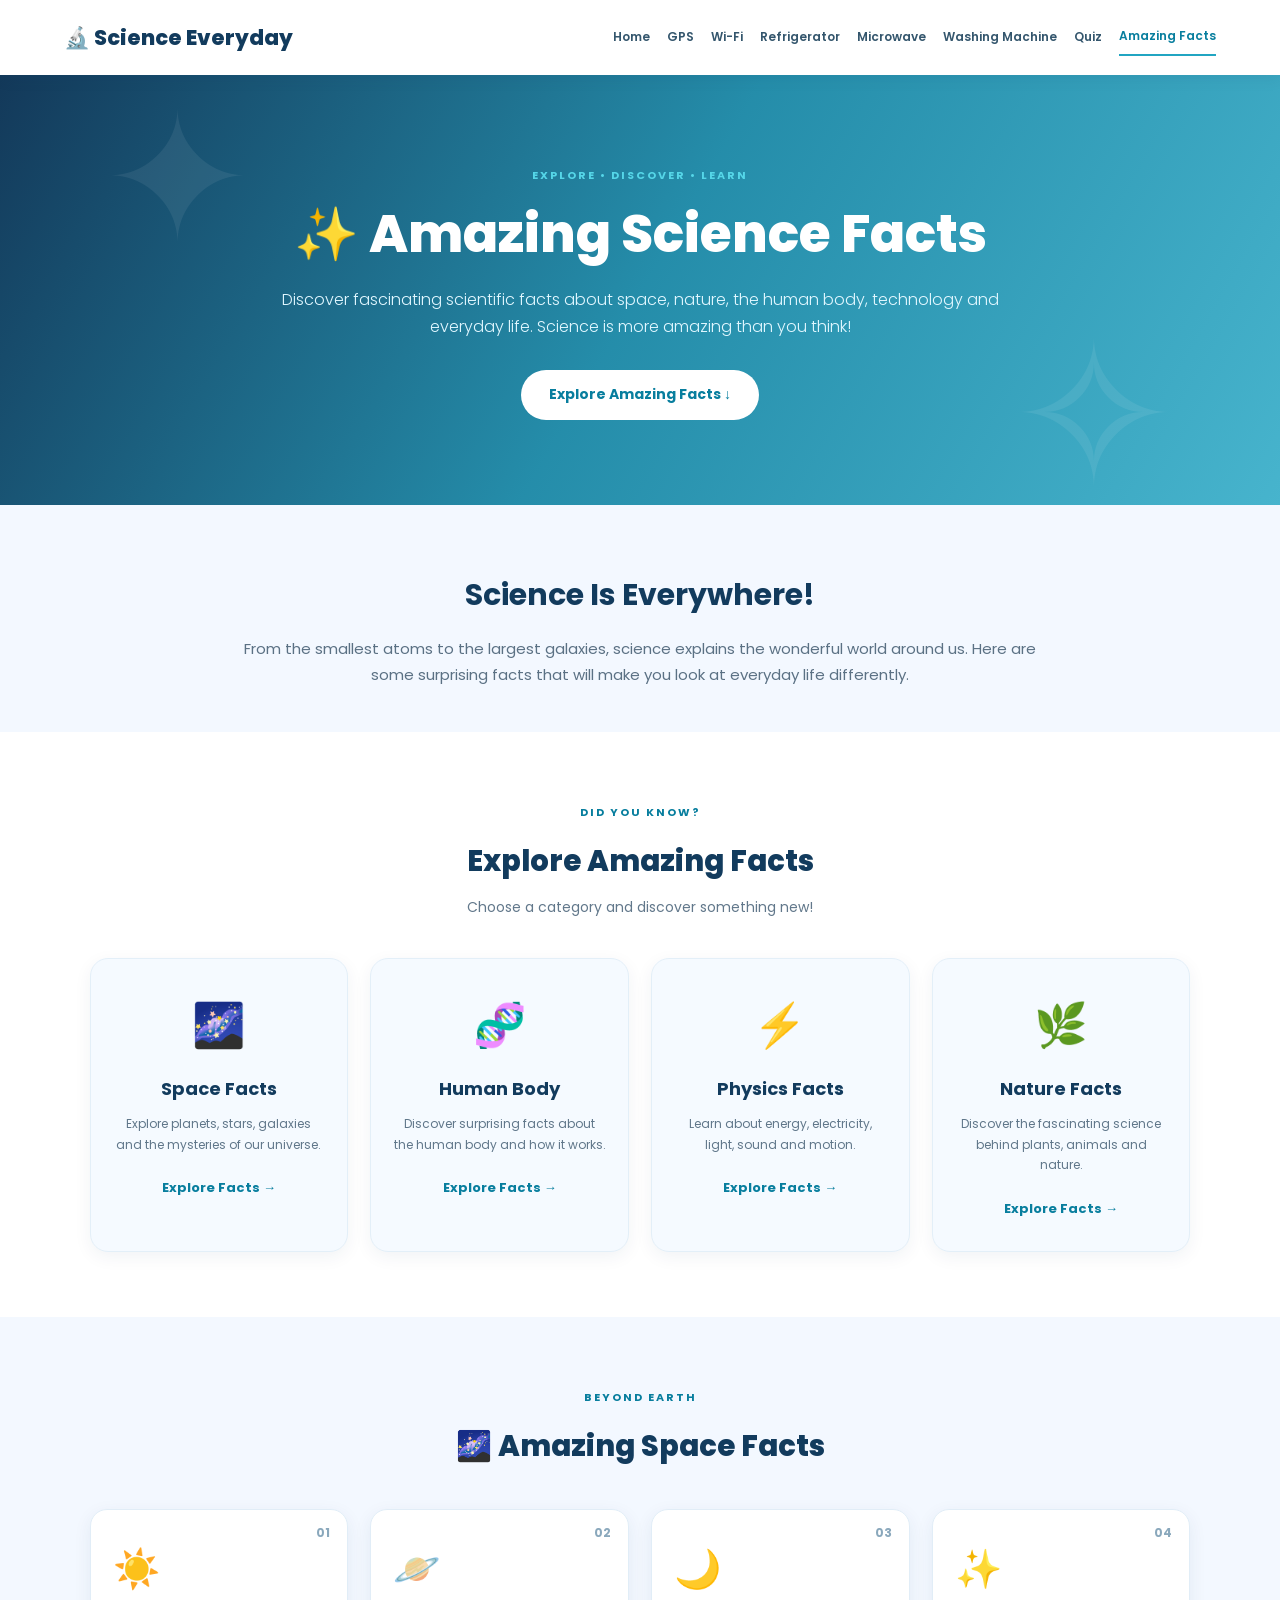
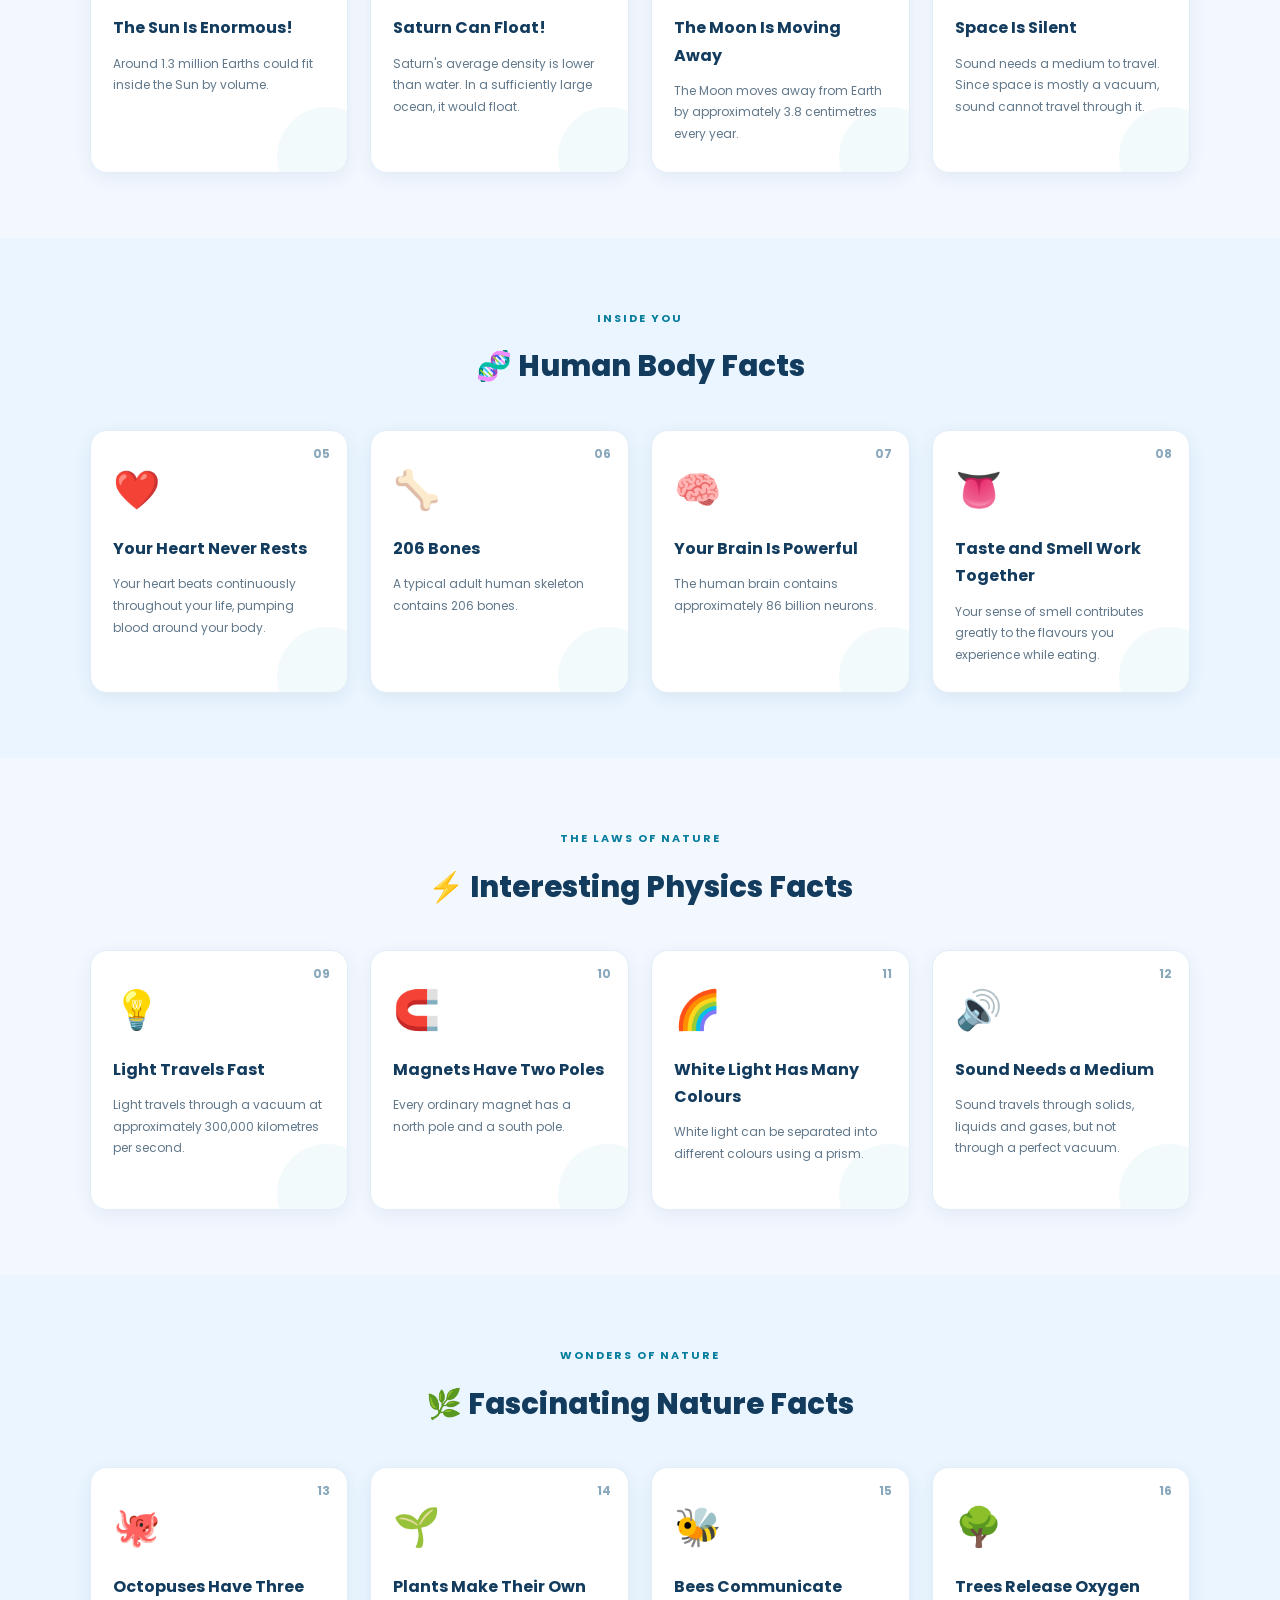
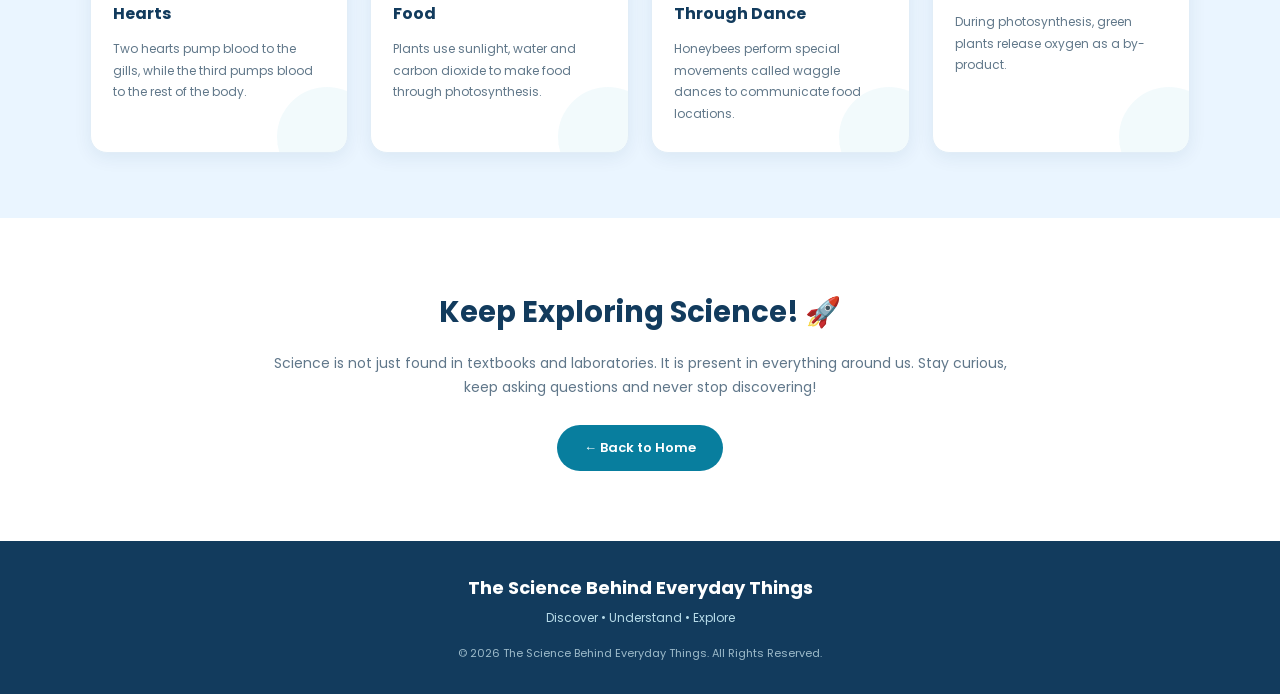
==== amazing-facts.html @ 3e7c2645 "Updated" ====
<!DOCTYPE html>
<html lang="en">
<head>
    <meta charset="UTF-8">
    <meta name="viewport" content="width=device-width, initial-scale=1.0">

    <title>Amazing Science Facts | The Science Behind Everyday Things</title>

    <!-- Google Font -->
    <link rel="preconnect" href="https://fonts.googleapis.com">
    <link rel="preconnect" href="https://fonts.gstatic.com" crossorigin>
    <link href="https://fonts.googleapis.com/css2?family=Poppins:wght@300;400;500;600;700;800&display=swap" rel="stylesheet">

    <!-- External CSS -->
    <link rel="stylesheet" href="facts.css">
</head>

<body>

    <!-- Navigation Bar -->
    <nav class="navbar">
        <div class="logo">🔬 Science Everyday</div>

        <ul class="nav-links">
            <li><a href="index.html">Home</a></li>
            <li><a href="gps.html">GPS</a></li>
            <li><a href="wifi.html">Wi-Fi</a></li>
            <li><a href="fridge.html">Refrigerator</a></li>
            <li><a href="microwave.html">Microwave</a></li>
            <li><a href="washing-machine.html">Washing Machine</a></li>
            <li><a href="quiz.html">Quiz</a></li>
            <li><a href="amazing-facts.html" class="active">Amazing Facts</a></li>
        </ul>
    </nav>


    <!-- Hero Section -->
    <header class="hero">
        <div class="hero-content">
            <span class="hero-tag">EXPLORE • DISCOVER • LEARN</span>

            <h1>✨ Amazing Science Facts</h1>

            <p>
                Discover fascinating scientific facts about space,
                nature, the human body, technology and everyday life.
                Science is more amazing than you think!
            </p>

            <a href="#facts" class="hero-btn">Explore Amazing Facts ↓</a>
        </div>
    </header>


    <!-- Introduction -->
    <section class="intro-section">
        <h2>Science Is Everywhere!</h2>

        <p>
            From the smallest atoms to the largest galaxies,
            science explains the wonderful world around us.
            Here are some surprising facts that will make you
            look at everyday life differently.
        </p>
    </section>


    <!-- Amazing Facts Section -->
    <section class="facts-section" id="facts">

        <div class="section-heading">
            <span class="section-tag">DID YOU KNOW?</span>
            <h2>Explore Amazing Facts</h2>
            <p>Choose a category and discover something new!</p>
        </div>


        <!-- Category Cards -->
        <div class="category-grid">

            <div class="category-card">
                <div class="category-icon">🌌</div>
                <h3>Space Facts</h3>
                <p>
                    Explore planets, stars, galaxies and the mysteries
                    of our universe.
                </p>
                <a href="#space-facts">Explore Facts →</a>
            </div>


            <div class="category-card">
                <div class="category-icon">🧬</div>
                <h3>Human Body</h3>
                <p>
                    Discover surprising facts about the human body
                    and how it works.
                </p>
                <a href="#body-facts">Explore Facts →</a>
            </div>


            <div class="category-card">
                <div class="category-icon">⚡</div>
                <h3>Physics Facts</h3>
                <p>
                    Learn about energy, electricity, light, sound
                    and motion.
                </p>
                <a href="#physics-facts">Explore Facts →</a>
            </div>


            <div class="category-card">
                <div class="category-icon">🌿</div>
                <h3>Nature Facts</h3>
                <p>
                    Discover the fascinating science behind plants,
                    animals and nature.
                </p>
                <a href="#nature-facts">Explore Facts →</a>
            </div>

        </div>
    </section>


    <!-- Space Facts -->
    <section class="fact-category" id="space-facts">

        <div class="section-heading">
            <span class="section-tag">BEYOND EARTH</span>
            <h2>🌌 Amazing Space Facts</h2>
        </div>

        <div class="fact-grid">

            <div class="fact-card">
                <div class="fact-number">01</div>
                <div class="fact-icon">☀️</div>
                <h3>The Sun Is Enormous!</h3>
                <p>
                    Around 1.3 million Earths could fit inside the Sun
                    by volume.
                </p>
            </div>


            <div class="fact-card">
                <div class="fact-number">02</div>
                <div class="fact-icon">🪐</div>
                <h3>Saturn Can Float!</h3>
                <p>
                    Saturn's average density is lower than water.
                    In a sufficiently large ocean, it would float.
                </p>
            </div>


            <div class="fact-card">
                <div class="fact-number">03</div>
                <div class="fact-icon">🌙</div>
                <h3>The Moon Is Moving Away</h3>
                <p>
                    The Moon moves away from Earth by approximately
                    3.8 centimetres every year.
                </p>
            </div>


            <div class="fact-card">
                <div class="fact-number">04</div>
                <div class="fact-icon">✨</div>
                <h3>Space Is Silent</h3>
                <p>
                    Sound needs a medium to travel. Since space is
                    mostly a vacuum, sound cannot travel through it.
                </p>
            </div>

        </div>
    </section>


    <!-- Human Body Facts -->
    <section class="fact-category alternate-section" id="body-facts">

        <div class="section-heading">
            <span class="section-tag">INSIDE YOU</span>
            <h2>🧬 Human Body Facts</h2>
        </div>

        <div class="fact-grid">

            <div class="fact-card">
                <div class="fact-number">05</div>
                <div class="fact-icon">❤️</div>
                <h3>Your Heart Never Rests</h3>
                <p>
                    Your heart beats continuously throughout your life,
                    pumping blood around your body.
                </p>
            </div>


            <div class="fact-card">
                <div class="fact-number">06</div>
                <div class="fact-icon">🦴</div>
                <h3>206 Bones</h3>
                <p>
                    A typical adult human skeleton contains
                    206 bones.
                </p>
            </div>


            <div class="fact-card">
                <div class="fact-number">07</div>
                <div class="fact-icon">🧠</div>
                <h3>Your Brain Is Powerful</h3>
                <p>
                    The human brain contains approximately
                    86 billion neurons.
                </p>
            </div>


            <div class="fact-card">
                <div class="fact-number">08</div>
                <div class="fact-icon">👅</div>
                <h3>Taste and Smell Work Together</h3>
                <p>
                    Your sense of smell contributes greatly to
                    the flavours you experience while eating.
                </p>
            </div>

        </div>
    </section>


    <!-- Physics Facts -->
    <section class="fact-category" id="physics-facts">

        <div class="section-heading">
            <span class="section-tag">THE LAWS OF NATURE</span>
            <h2>⚡ Interesting Physics Facts</h2>
        </div>

        <div class="fact-grid">

            <div class="fact-card">
                <div class="fact-number">09</div>
                <div class="fact-icon">💡</div>
                <h3>Light Travels Fast</h3>
                <p>
                    Light travels through a vacuum at approximately
                    300,000 kilometres per second.
                </p>
            </div>


            <div class="fact-card">
                <div class="fact-number">10</div>
                <div class="fact-icon">🧲</div>
                <h3>Magnets Have Two Poles</h3>
                <p>
                    Every ordinary magnet has a north pole and
                    a south pole.
                </p>
            </div>


            <div class="fact-card">
                <div class="fact-number">11</div>
                <div class="fact-icon">🌈</div>
                <h3>White Light Has Many Colours</h3>
                <p>
                    White light can be separated into different
                    colours using a prism.
                </p>
            </div>


            <div class="fact-card">
                <div class="fact-number">12</div>
                <div class="fact-icon">🔊</div>
                <h3>Sound Needs a Medium</h3>
                <p>
                    Sound travels through solids, liquids and gases,
                    but not through a perfect vacuum.
                </p>
            </div>

        </div>
    </section>


    <!-- Nature Facts -->
    <section class="fact-category alternate-section" id="nature-facts">

        <div class="section-heading">
            <span class="section-tag">WONDERS OF NATURE</span>
            <h2>🌿 Fascinating Nature Facts</h2>
        </div>

        <div class="fact-grid">

            <div class="fact-card">
                <div class="fact-number">13</div>
                <div class="fact-icon">🐙</div>
                <h3>Octopuses Have Three Hearts</h3>
                <p>
                    Two hearts pump blood to the gills, while
                    the third pumps blood to the rest of the body.
                </p>
            </div>


            <div class="fact-card">
                <div class="fact-number">14</div>
                <div class="fact-icon">🌱</div>
                <h3>Plants Make Their Own Food</h3>
                <p>
                    Plants use sunlight, water and carbon dioxide
                    to make food through photosynthesis.
                </p>
            </div>


            <div class="fact-card">
                <div class="fact-number">15</div>
                <div class="fact-icon">🐝</div>
                <h3>Bees Communicate Through Dance</h3>
                <p>
                    Honeybees perform special movements called
                    waggle dances to communicate food locations.
                </p>
            </div>


            <div class="fact-card">
                <div class="fact-number">16</div>
                <div class="fact-icon">🌳</div>
                <h3>Trees Release Oxygen</h3>
                <p>
                    During photosynthesis, green plants release
                    oxygen as a by-product.
                </p>
            </div>

        </div>
    </section>


   

    <!-- Final Message -->
    <section class="conclusion">
        <h2>Keep Exploring Science! 🚀</h2>

        <p>
            Science is not just found in textbooks and laboratories.
            It is present in everything around us. Stay curious,
            keep asking questions and never stop discovering!
        </p>

        <a href="index.html" class="back-home-btn">
            ← Back to Home
        </a>
    </section>


    <!-- Footer -->
    <footer class="footer">
        <h3>The Science Behind Everyday Things</h3>

        <p>Discover • Understand • Explore</p>

        <p class="copyright">
            © 2026 The Science Behind Everyday Things.
            All Rights Reserved.
        </p>
    </footer>


    <!-- External JavaScript -->
    <script src="facts.js"></script>

</body>
</html>
---- facts.css ----
/* =========================================
   THE SCIENCE BEHIND EVERYDAY THINGS
   AMAZING SCIENCE FACTS - CSS
========================================= */


/* ---------- GENERAL STYLING ---------- */

* {
    margin: 0;
    padding: 0;
    box-sizing: border-box;
    scroll-behavior: smooth;
}

body {
    font-family: 'Poppins', sans-serif;
    background-color: #f3f8ff;
    color: #183b56;
    line-height: 1.7;
    overflow-x: hidden;
}

a {
    text-decoration: none;
}

button {
    font-family: inherit;
}


/* ---------- NAVIGATION BAR ---------- */

.navbar {
    width: 100%;
    min-height: 75px;
    background: #ffffff;
    display: flex;
    justify-content: space-between;
    align-items: center;
    padding: 15px 5%;
    position: sticky;
    top: 0;
    z-index: 1000;
    box-shadow: 0 3px 15px rgba(18, 59, 93, 0.09);
    flex-wrap: wrap;
    gap: 12px;
}

.logo {
    font-size: 21px;
    font-weight: 800;
    color: #123b5d;
    white-space: nowrap;
}

.nav-links {
    display: flex;
    align-items: center;
    justify-content: center;
    gap: 17px;
    list-style: none;
    flex-wrap: wrap;
}

.nav-links a {
    color: #34566d;
    font-size: 12px;
    font-weight: 600;
    transition: 0.3s ease;
    padding: 7px 0;
    display: inline-block;
}

.nav-links a:hover,
.nav-links a.active {
    color: #087e9e;
    border-bottom: 2px solid #21a5c2;
}


/* ---------- HERO SECTION ---------- */

.hero {
    min-height: 430px;
    background:
        linear-gradient(
            120deg,
            rgba(10, 49, 83, 0.96),
            rgba(8, 126, 158, 0.88),
            rgba(33, 165, 194, 0.82)
        );
    display: flex;
    align-items: center;
    justify-content: center;
    text-align: center;
    padding: 75px 20px;
    position: relative;
    overflow: hidden;
}

.hero::before {
    content: "✦";
    position: absolute;
    font-size: 180px;
    color: rgba(255, 255, 255, 0.07);
    top: -50px;
    left: 8%;
    animation: float 5s ease-in-out infinite;
}

.hero::after {
    content: "✧";
    position: absolute;
    font-size: 200px;
    color: rgba(255, 255, 255, 0.08);
    bottom: -80px;
    right: 8%;
    animation: float 6s ease-in-out infinite reverse;
}

.hero-content {
    max-width: 850px;
    position: relative;
    z-index: 1;
    animation: fadeInUp 1s ease;
}

.hero-tag,
.section-tag {
    display: inline-block;
    font-size: 11px;
    font-weight: 700;
    letter-spacing: 2px;
    color: #55d6e8;
    margin-bottom: 15px;
}

.hero h1 {
    color: #ffffff;
    font-size: clamp(32px, 5vw, 52px);
    font-weight: 800;
    margin-bottom: 18px;
    line-height: 1.3;
}

.hero p {
    max-width: 720px;
    margin: auto;
    color: #e1f7ff;
    font-size: 16px;
    font-weight: 300;
}

.hero-btn {
    display: inline-block;
    margin-top: 30px;
    background: #ffffff;
    color: #087e9e;
    padding: 13px 28px;
    border-radius: 30px;
    font-size: 14px;
    font-weight: 700;
    transition: 0.3s ease;
}

.hero-btn:hover {
    background: #55d6e8;
    color: #123b5d;
    transform: translateY(-4px);
    box-shadow: 0 8px 20px rgba(0, 0, 0, 0.15);
}


/* ---------- INTRODUCTION ---------- */

.intro-section {
    max-width: 1000px;
    margin: auto;
    padding: 65px 25px 45px;
    text-align: center;
}

.intro-section h2 {
    font-size: 30px;
    color: #123b5d;
    margin-bottom: 15px;
}

.intro-section p {
    max-width: 800px;
    margin: auto;
    color: #5b7184;
    font-size: 15px;
}


/* ---------- COMMON SECTION HEADING ---------- */

.section-heading {
    text-align: center;
    margin-bottom: 38px;
}

.section-heading .section-tag {
    color: #087e9e;
}

.section-heading h2 {
    color: #123b5d;
    font-size: 29px;
    font-weight: 800;
    margin-bottom: 10px;
}

.section-heading p {
    color: #62788b;
    font-size: 14px;
}


/* ---------- MAIN FACTS SECTION ---------- */

.facts-section {
    padding: 65px 7%;
    background: #ffffff;
}


/* ---------- CATEGORY CARDS ---------- */

.category-grid {
    display: grid;
    grid-template-columns: repeat(4, 1fr);
    gap: 22px;
    max-width: 1200px;
    margin: auto;
}

.category-card {
    background: #f5faff;
    padding: 30px 22px;
    border-radius: 18px;
    text-align: center;
    border: 1px solid #e3eff8;
    box-shadow: 0 5px 18px rgba(18, 59, 93, 0.06);
    transition: 0.35s ease;
    animation: fadeInUp 0.8s ease both;
}

.category-card:nth-child(2) {
    animation-delay: 0.1s;
}

.category-card:nth-child(3) {
    animation-delay: 0.2s;
}

.category-card:nth-child(4) {
    animation-delay: 0.3s;
}

.category-card:hover {
    transform: translateY(-9px);
    box-shadow: 0 14px 28px rgba(8, 126, 158, 0.15);
    border-color: #55d6e8;
}

.category-icon {
    font-size: 43px;
    margin-bottom: 12px;
    transition: 0.3s ease;
}

.category-card:hover .category-icon {
    transform: scale(1.2) rotate(5deg);
}

.category-card h3 {
    color: #123b5d;
    font-size: 18px;
    margin-bottom: 10px;
}

.category-card p {
    color: #60778a;
    font-size: 12px;
    margin-bottom: 18px;
}

.category-card a {
    color: #087e9e;
    font-size: 13px;
    font-weight: 700;
}

.category-card a:hover {
    color: #21a5c2;
}


/* ---------- INDIVIDUAL FACT SECTIONS ---------- */

.fact-category {
    padding: 65px 7%;
}

.alternate-section {
    background: #eaf5ff;
}


/* ---------- FACT CARDS ---------- */

.fact-grid {
    max-width: 1200px;
    margin: auto;
    display: grid;
    grid-template-columns: repeat(4, 1fr);
    gap: 22px;
}

.fact-card {
    background: #ffffff;
    min-height: 260px;
    padding: 27px 22px;
    border-radius: 17px;
    position: relative;
    overflow: hidden;
    border: 1px solid #e1edf7;
    box-shadow: 0 5px 18px rgba(18, 59, 93, 0.07);
    transition: 0.35s ease;
    animation: fadeInUp 0.8s ease both;
}

.fact-card:hover {
    transform: translateY(-8px);
    border-color: #21a5c2;
    box-shadow: 0 13px 28px rgba(8, 126, 158, 0.14);
}

.fact-card::after {
    content: "";
    position: absolute;
    width: 100px;
    height: 100px;
    border-radius: 50%;
    background: rgba(33, 165, 194, 0.06);
    right: -30px;
    bottom: -35px;
    transition: 0.3s ease;
}

.fact-card:hover::after {
    transform: scale(1.6);
}

.fact-number {
    position: absolute;
    top: 13px;
    right: 17px;
    font-size: 12px;
    font-weight: 700;
    color: #8aa8bc;
}

.fact-icon {
    font-size: 38px;
    margin-bottom: 13px;
    transition: 0.3s ease;
}

.fact-card:hover .fact-icon {
    transform: scale(1.15);
}

.fact-card h3 {
    color: #123b5d;
    font-size: 16px;
    font-weight: 700;
    margin-bottom: 11px;
}

.fact-card p {
    color: #61788a;
    font-size: 12px;
    line-height: 1.8;
    position: relative;
    z-index: 1;
}


/* ---------- RANDOM FACT GENERATOR ---------- */

.random-section {
    background: linear-gradient(
        120deg,
        #123b5d,
        #087e9e,
        #21a5c2
    );
    padding: 80px 20px;
    text-align: center;
    color: #ffffff;
    position: relative;
    overflow: hidden;
}

.random-section::before {
    content: "✦";
    position: absolute;
    top: 20px;
    left: 10%;
    font-size: 120px;
    color: rgba(255, 255, 255, 0.06);
}

.random-section::after {
    content: "✧";
    position: absolute;
    bottom: -40px;
    right: 10%;
    font-size: 150px;
    color: rgba(255, 255, 255, 0.07);
}

.random-content {
    max-width: 750px;
    margin: auto;
    position: relative;
    z-index: 1;
}

.random-content .section-tag {
    color: #a7f4ff;
}

.random-content h2 {
    font-size: 34px;
    margin-bottom: 12px;
    color: #ffffff;
}

.random-description {
    color: #e1f7ff;
    font-size: 14px;
    margin-bottom: 30px;
}

.random-fact-box {
    background: #ffffff;
    color: #123b5d;
    padding: 35px 25px;
    border-radius: 20px;
    min-height: 210px;
    display: flex;
    flex-direction: column;
    align-items: center;
    justify-content: center;
    box-shadow: 0 12px 35px rgba(0, 0, 0, 0.15);
    transition: 0.3s ease;
}

.random-icon {
    font-size: 45px;
    margin-bottom: 12px;
}

.random-fact-box h3 {
    font-size: 20px;
    margin-bottom: 10px;
    color: #087e9e;
}

.random-fact-box p {
    font-size: 14px;
    color: #5b7184;
    max-width: 550px;
}

.random-btn {
    margin-top: 25px;
    padding: 14px 30px;
    border: none;
    border-radius: 30px;
    background: #ffffff;
    color: #087e9e;
    font-size: 14px;
    font-weight: 700;
    cursor: pointer;
    transition: 0.3s ease;
}

.random-btn:hover {
    background: #55d6e8;
    color: #123b5d;
    transform: translateY(-4px);
    box-shadow: 0 8px 20px rgba(0, 0, 0, 0.18);
}

.random-btn:active {
    transform: scale(0.96);
}


/* ---------- CONCLUSION SECTION ---------- */

.conclusion {
    padding: 70px 20px;
    text-align: center;
    background: #ffffff;
}

.conclusion h2 {
    color: #123b5d;
    font-size: 29px;
    margin-bottom: 15px;
}

.conclusion p {
    max-width: 750px;
    margin: auto;
    color: #60778a;
    font-size: 14px;
}

.back-home-btn {
    display: inline-block;
    margin-top: 25px;
    background: #087e9e;
    color: #ffffff;
    padding: 12px 27px;
    border-radius: 30px;
    font-size: 13px;
    font-weight: 600;
    transition: 0.3s ease;
}

.back-home-btn:hover {
    background: #123b5d;
    transform: translateY(-3px);
}


/* ---------- FOOTER ---------- */

.footer {
    background: #123b5d;
    color: #ffffff;
    text-align: center;
    padding: 32px 15px;
}

.footer h3 {
    font-size: 18px;
    margin-bottom: 5px;
}

.footer p {
    font-size: 12px;
    color: #b8dce9;
    margin-top: 5px;
}

.footer .copyright {
    margin-top: 15px;
    color: #9dbbca;
    font-size: 11px;
}


/* ---------- ANIMATIONS ---------- */

@keyframes fadeInUp {
    from {
        opacity: 0;
        transform: translateY(25px);
    }

    to {
        opacity: 1;
        transform: translateY(0);
    }
}

@keyframes float {
    0%, 100% {
        transform: translateY(0);
    }

    50% {
        transform: translateY(20px);
    }
}


/* ---------- TABLET RESPONSIVENESS ---------- */

@media (max-width: 1000px) {

    .navbar {
        justify-content: center;
    }

    .nav-links {
        gap: 12px;
    }

    .category-grid,
    .fact-grid {
        grid-template-columns: repeat(2, 1fr);
    }

}


/* ---------- MOBILE RESPONSIVENESS ---------- */

@media (max-width: 600px) {

    .navbar {
        padding: 15px 12px;
        flex-direction: column;
    }

    .logo {
        font-size: 19px;
    }

    .nav-links {
        gap: 8px 13px;
    }

    .nav-links a {
        font-size: 11px;
    }

    .hero {
        min-height: 380px;
        padding: 60px 18px;
    }

    .hero h1 {
        font-size: 32px;
    }

    .hero p {
        font-size: 13px;
    }

    .intro-section {
        padding: 45px 20px;
    }

    .intro-section h2 {
        font-size: 25px;
    }

    .facts-section,
    .fact-category {
        padding: 48px 18px;
    }

    .section-heading h2 {
        font-size: 23px;
    }

    .category-grid,
    .fact-grid {
        grid-template-columns: 1fr;
        gap: 16px;
    }

    .category-card {
        padding: 25px 20px;
    }

    .fact-card {
        min-height: auto;
        padding: 25px 20px;
    }

    .random-section {
        padding: 60px 18px;
    }

    .random-content h2 {
        font-size: 27px;
    }

    .random-fact-box {
        padding: 28px 18px;
    }

    .random-fact-box h3 {
        font-size: 18px;
    }

    .conclusion h2 {
        font-size: 24px;
    }

}


/* ---------- ACCESSIBILITY ---------- */

@media (prefers-reduced-motion: reduce) {

    *,
    *::before,
    *::after {
        scroll-behavior: auto !important;
        animation-duration: 0.01ms !important;
        animation-iteration-count: 1 !important;
        transition-duration: 0.01ms !important;
    }

}
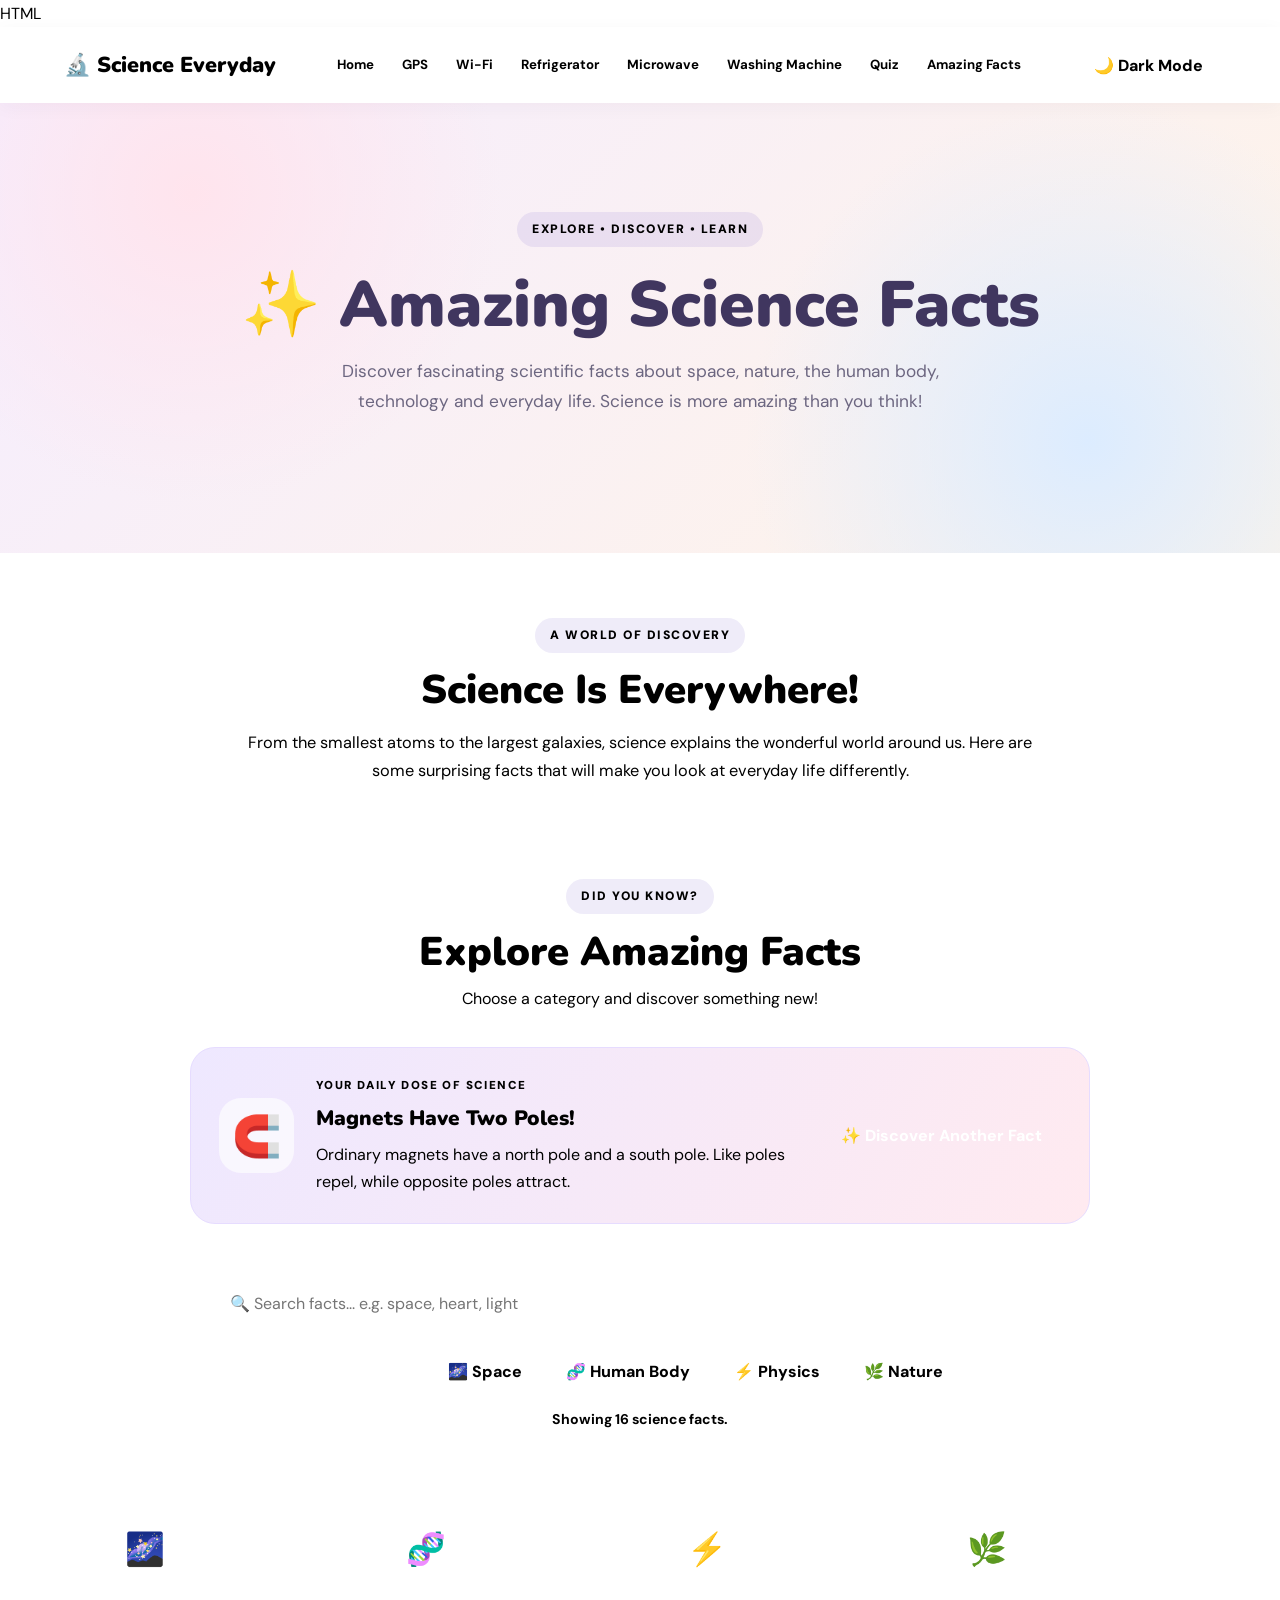
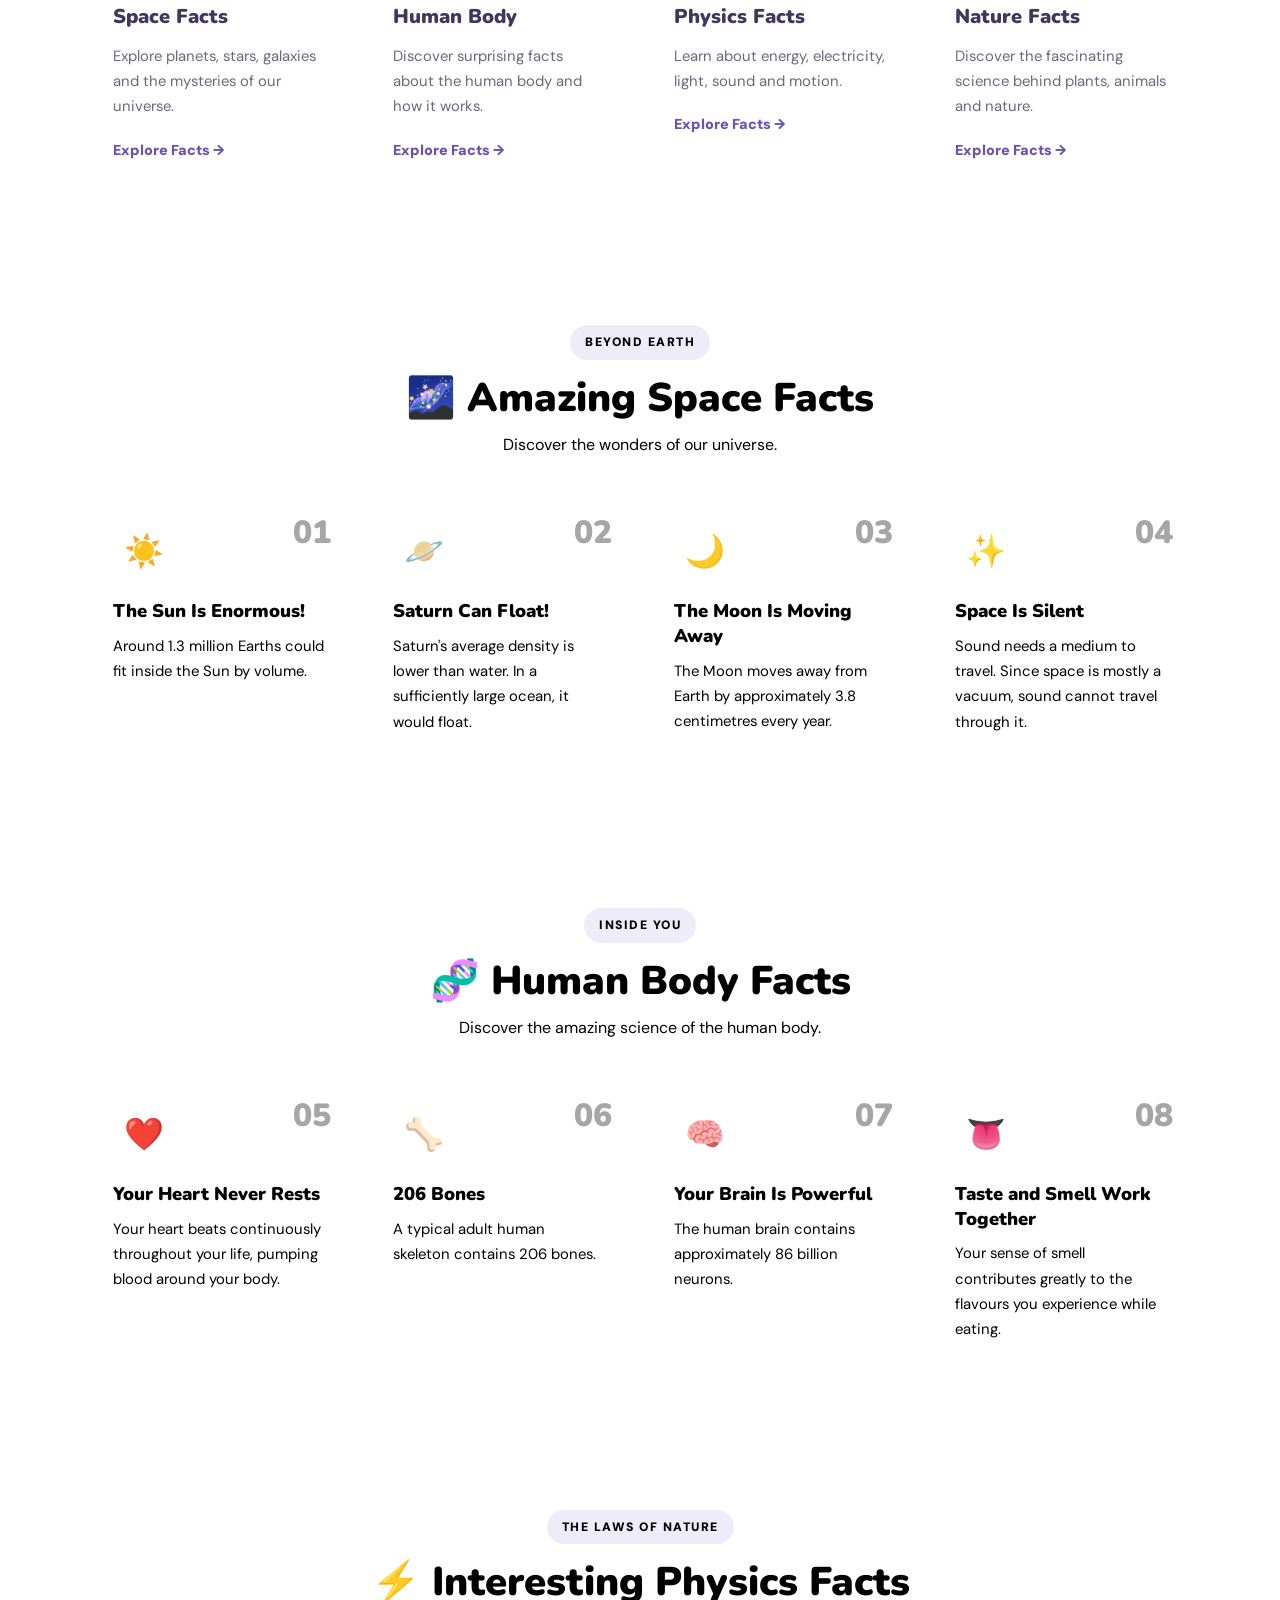
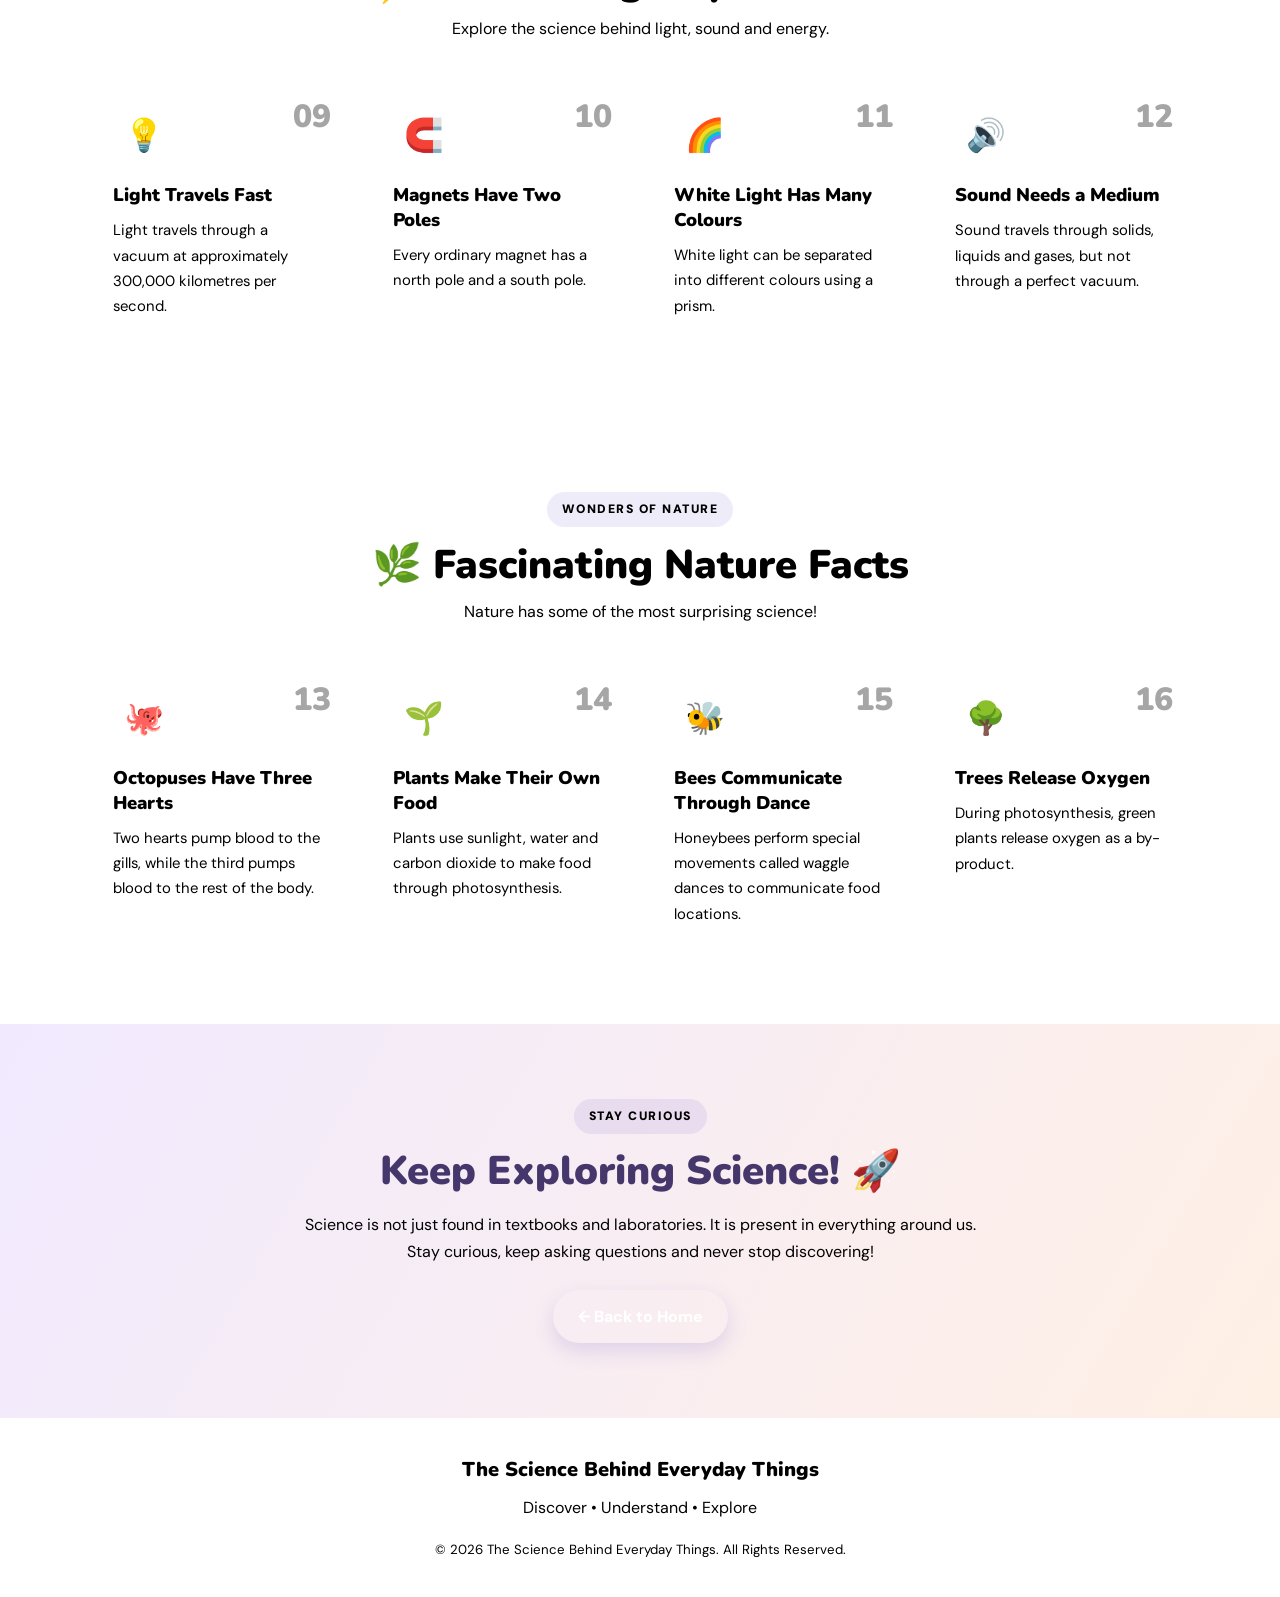
==== commit e0140657: "Updated" ====
--- a/amazing-facts.html
+++ b/amazing-facts.html
@@ -1,25 +1,28 @@
+HTML
+
 <!DOCTYPE html>
 <html lang="en">
+
 <head>
     <meta charset="UTF-8">
     <meta name="viewport" content="width=device-width, initial-scale=1.0">
 
     <title>Amazing Science Facts | The Science Behind Everyday Things</title>
 
-    <!-- Google Font -->
     <link rel="preconnect" href="https://fonts.googleapis.com">
     <link rel="preconnect" href="https://fonts.gstatic.com" crossorigin>
-    <link href="https://fonts.googleapis.com/css2?family=Poppins:wght@300;400;500;600;700;800&display=swap" rel="stylesheet">
-
-    <!-- External CSS -->
+
+    <link href="https://fonts.googleapis.com/css2?family=DM+Sans:wght@400;500;600;700;800&family=Nunito:wght@400;500;600;700;800;900&display=swap" rel="stylesheet">
+
     <link rel="stylesheet" href="facts.css">
 </head>
 
 <body>
 
-    <!-- Navigation Bar -->
+    <!-- NAVIGATION -->
     <nav class="navbar">
-        <div class="logo">🔬 Science Everyday</div>
+
+        <a href="index.html" class="logo">🔬 Science Everyday</a>
 
         <ul class="nav-links">
             <li><a href="index.html">Home</a></li>
@@ -31,12 +34,19 @@
             <li><a href="quiz.html">Quiz</a></li>
             <li><a href="amazing-facts.html" class="active">Amazing Facts</a></li>
         </ul>
+
+        <button id="theme-toggle" class="theme-toggle" type="button">
+            🌙 Dark Mode
+        </button>
+
     </nav>
 
 
-    <!-- Hero Section -->
+    <!-- HERO SECTION -->
     <header class="hero">
+
         <div class="hero-content">
+
             <span class="hero-tag">EXPLORE • DISCOVER • LEARN</span>
 
             <h1>✨ Amazing Science Facts</h1>
@@ -47,13 +57,17 @@
                 Science is more amazing than you think!
             </p>
 
-            <a href="#facts" class="hero-btn">Explore Amazing Facts ↓</a>
-        </div>
+           
+        </div>
+
     </header>
 
 
-    <!-- Introduction -->
+    <!-- INTRODUCTION -->
     <section class="intro-section">
+
+        <span class="section-tag">A WORLD OF DISCOVERY</span>
+
         <h2>Science Is Everywhere!</h2>
 
         <p>
@@ -62,75 +76,176 @@
             Here are some surprising facts that will make you
             look at everyday life differently.
         </p>
-    </section>
-
-
-    <!-- Amazing Facts Section -->
+
+    </section>
+
+
+    <!-- AMAZING FACTS SECTION -->
     <section class="facts-section" id="facts">
 
         <div class="section-heading">
+
             <span class="section-tag">DID YOU KNOW?</span>
+
             <h2>Explore Amazing Facts</h2>
+
             <p>Choose a category and discover something new!</p>
-        </div>
-
-
-        <!-- Category Cards -->
+
+        </div>
+
+
+        <!-- RANDOM FACT GENERATOR -->
+        <div class="random-fact-box">
+
+            <div class="random-icon" id="random-icon">🔬</div>
+
+            <div class="random-fact-content">
+
+                <span class="random-fact-label">
+                    YOUR DAILY DOSE OF SCIENCE
+                </span>
+
+                <h3 id="random-fact-title">
+                    Ready for a surprising fact?
+                </h3>
+
+                <p id="random-fact-text">
+                    Click the button to discover something amazing!
+                </p>
+
+            </div>
+
+            <button id="random-btn" type="button">
+                ✨ Discover Another Fact
+            </button>
+
+        </div>
+
+
+        <!-- SEARCH AND FILTER -->
+        <div class="facts-tools">
+
+            <input
+                type="search"
+                id="facts-search"
+                class="facts-search"
+                placeholder="🔍 Search facts... e.g. space, heart, light"
+                aria-label="Search science facts"
+            >
+
+            <div class="filter-buttons">
+
+                <button class="filter-btn active" data-filter="all">
+                    All Facts
+                </button>
+
+                <button class="filter-btn" data-filter="space-facts">
+                    🌌 Space
+                </button>
+
+                <button class="filter-btn" data-filter="body-facts">
+                    🧬 Human Body
+                </button>
+
+                <button class="filter-btn" data-filter="physics-facts">
+                    ⚡ Physics
+                </button>
+
+                <button class="filter-btn" data-filter="nature-facts">
+                    🌿 Nature
+                </button>
+
+            </div>
+
+            <p id="facts-result-count" aria-live="polite">
+                Showing 16 science facts.
+            </p>
+
+        </div>
+
+
+        <!-- CATEGORY CARDS -->
         <div class="category-grid">
 
             <div class="category-card">
+
                 <div class="category-icon">🌌</div>
+
                 <h3>Space Facts</h3>
+
                 <p>
                     Explore planets, stars, galaxies and the mysteries
                     of our universe.
                 </p>
+
                 <a href="#space-facts">Explore Facts →</a>
+
             </div>
 
 
             <div class="category-card">
+
                 <div class="category-icon">🧬</div>
+
                 <h3>Human Body</h3>
+
                 <p>
                     Discover surprising facts about the human body
                     and how it works.
                 </p>
+
                 <a href="#body-facts">Explore Facts →</a>
+
             </div>
 
 
             <div class="category-card">
+
                 <div class="category-icon">⚡</div>
+
                 <h3>Physics Facts</h3>
+
                 <p>
                     Learn about energy, electricity, light, sound
                     and motion.
                 </p>
+
                 <a href="#physics-facts">Explore Facts →</a>
+
             </div>
 
 
             <div class="category-card">
+
                 <div class="category-icon">🌿</div>
+
                 <h3>Nature Facts</h3>
+
                 <p>
                     Discover the fascinating science behind plants,
                     animals and nature.
                 </p>
+
                 <a href="#nature-facts">Explore Facts →</a>
-            </div>
-
-        </div>
-    </section>
-
-
-    <!-- Space Facts -->
+
+            </div>
+
+        </div>
+
+    </section>
+
+
+    <!-- SPACE FACTS -->
     <section class="fact-category" id="space-facts">
 
         <div class="section-heading">
+
             <span class="section-tag">BEYOND EARTH</span>
+
             <h2>🌌 Amazing Space Facts</h2>
+
+            <p>Discover the wonders of our universe.</p>
+
         </div>
 
         <div class="fact-grid">
@@ -145,7 +260,6 @@
                 </p>
             </div>
 
-
             <div class="fact-card">
                 <div class="fact-number">02</div>
                 <div class="fact-icon">🪐</div>
@@ -156,7 +270,6 @@
                 </p>
             </div>
 
-
             <div class="fact-card">
                 <div class="fact-number">03</div>
                 <div class="fact-icon">🌙</div>
@@ -167,7 +280,6 @@
                 </p>
             </div>
 
-
             <div class="fact-card">
                 <div class="fact-number">04</div>
                 <div class="fact-icon">✨</div>
@@ -179,15 +291,21 @@
             </div>
 
         </div>
-    </section>
-
-
-    <!-- Human Body Facts -->
+
+    </section>
+
+
+    <!-- HUMAN BODY FACTS -->
     <section class="fact-category alternate-section" id="body-facts">
 
         <div class="section-heading">
+
             <span class="section-tag">INSIDE YOU</span>
+
             <h2>🧬 Human Body Facts</h2>
+
+            <p>Discover the amazing science of the human body.</p>
+
         </div>
 
         <div class="fact-grid">
@@ -202,7 +320,6 @@
                 </p>
             </div>
 
-
             <div class="fact-card">
                 <div class="fact-number">06</div>
                 <div class="fact-icon">🦴</div>
@@ -213,7 +330,6 @@
                 </p>
             </div>
 
-
             <div class="fact-card">
                 <div class="fact-number">07</div>
                 <div class="fact-icon">🧠</div>
@@ -224,7 +340,6 @@
                 </p>
             </div>
 
-
             <div class="fact-card">
                 <div class="fact-number">08</div>
                 <div class="fact-icon">👅</div>
@@ -236,15 +351,21 @@
             </div>
 
         </div>
-    </section>
-
-
-    <!-- Physics Facts -->
+
+    </section>
+
+
+    <!-- PHYSICS FACTS -->
     <section class="fact-category" id="physics-facts">
 
         <div class="section-heading">
+
             <span class="section-tag">THE LAWS OF NATURE</span>
+
             <h2>⚡ Interesting Physics Facts</h2>
+
+            <p>Explore the science behind light, sound and energy.</p>
+
         </div>
 
         <div class="fact-grid">
@@ -259,7 +380,6 @@
                 </p>
             </div>
 
-
             <div class="fact-card">
                 <div class="fact-number">10</div>
                 <div class="fact-icon">🧲</div>
@@ -270,7 +390,6 @@
                 </p>
             </div>
 
-
             <div class="fact-card">
                 <div class="fact-number">11</div>
                 <div class="fact-icon">🌈</div>
@@ -281,7 +400,6 @@
                 </p>
             </div>
 
-
             <div class="fact-card">
                 <div class="fact-number">12</div>
                 <div class="fact-icon">🔊</div>
@@ -293,15 +411,21 @@
             </div>
 
         </div>
-    </section>
-
-
-    <!-- Nature Facts -->
+
+    </section>
+
+
+    <!-- NATURE FACTS -->
     <section class="fact-category alternate-section" id="nature-facts">
 
         <div class="section-heading">
+
             <span class="section-tag">WONDERS OF NATURE</span>
+
             <h2>🌿 Fascinating Nature Facts</h2>
+
+            <p>Nature has some of the most surprising science!</p>
+
         </div>
 
         <div class="fact-grid">
@@ -316,7 +440,6 @@
                 </p>
             </div>
 
-
             <div class="fact-card">
                 <div class="fact-number">14</div>
                 <div class="fact-icon">🌱</div>
@@ -327,7 +450,6 @@
                 </p>
             </div>
 
-
             <div class="fact-card">
                 <div class="fact-number">15</div>
                 <div class="fact-icon">🐝</div>
@@ -338,7 +460,6 @@
                 </p>
             </div>
 
-
             <div class="fact-card">
                 <div class="fact-number">16</div>
                 <div class="fact-icon">🌳</div>
@@ -350,13 +471,15 @@
             </div>
 
         </div>
-    </section>
-
-
-   
-
-    <!-- Final Message -->
+
+    </section>
+
+
+    <!-- FINAL MESSAGE -->
     <section class="conclusion">
+
+        <span class="section-tag">STAY CURIOUS</span>
+
         <h2>Keep Exploring Science! 🚀</h2>
 
         <p>
@@ -368,11 +491,13 @@
         <a href="index.html" class="back-home-btn">
             ← Back to Home
         </a>
-    </section>
-
-
-    <!-- Footer -->
+
+    </section>
+
+
+    <!-- FOOTER -->
     <footer class="footer">
+
         <h3>The Science Behind Everyday Things</h3>
 
         <p>Discover • Understand • Explore</p>
@@ -381,10 +506,21 @@
             © 2026 The Science Behind Everyday Things.
             All Rights Reserved.
         </p>
+
     </footer>
 
 
-    <!-- External JavaScript -->
+    <!-- BACK TO TOP -->
+    <button
+        id="back-to-top"
+        class="back-to-top"
+        type="button"
+        aria-label="Back to top"
+    >
+        ↑
+    </button>
+
+
     <script src="facts.js"></script>
 
 </body>
--- a/facts.css
+++ b/facts.css
@@ -1,581 +1,683 @@
+CSS
+
 /* =========================================
    THE SCIENCE BEHIND EVERYDAY THINGS
-   AMAZING SCIENCE FACTS - CSS
+   AMAZING FACTS - PLAYFUL LEARNING THEME
 ========================================= */
 
-
-/* ---------- GENERAL STYLING ---------- */
+:root {
+    --background: #fffaf5;
+    --surface: #ffffff;
+    --surface-soft: #f5f0ff;
+    --text: #302d42;
+    --muted: #77748a;
+    --primary: #7865c8;
+    --primary-dark: #5f4cae;
+    --border: #eee8f4;
+    --shadow: 0 12px 35px rgba(67, 52, 103, 0.09);
+
+    --pink: #ffe8ef;
+    --blue: #e7f2ff;
+    --yellow: #fff3cf;
+    --green: #e6f5e9;
+}
+
+body.dark-theme {
+    --background: #191827;
+    --surface: #242236;
+    --surface-soft: #302b48;
+    --text: #f5f1ff;
+    --muted: #b9b3ce;
+    --primary: #b4a2ff;
+    --primary-dark: #c9bcff;
+    --border: #39344f;
+    --shadow: 0 12px 35px rgba(0, 0, 0, 0.22);
+
+    --pink: #3a293c;
+    --blue: #26374c;
+    --yellow: #413923;
+    --green: #263b32;
+}
+
+
+/* GENERAL */
 
 * {
     margin: 0;
     padding: 0;
     box-sizing: border-box;
+}
+
+html {
     scroll-behavior: smooth;
+    scroll-padding-top: 100px;
 }
 
 body {
-    font-family: 'Poppins', sans-serif;
-    background-color: #f3f8ff;
-    color: #183b56;
+    font-family: 'DM Sans', sans-serif;
+    background: var(--background);
+    color: var(--text);
     line-height: 1.7;
     overflow-x: hidden;
+    transition: background 0.3s ease, color 0.3s ease;
 }
 
 a {
     text-decoration: none;
-}
-
-button {
-    font-family: inherit;
-}
-
-
-/* ---------- NAVIGATION BAR ---------- */
+    color: inherit;
+}
+
+button,
+input {
+    font: inherit;
+}
+
+
+/* NAVIGATION */
 
 .navbar {
     width: 100%;
-    min-height: 75px;
-    background: #ffffff;
+    min-height: 76px;
+    padding: 15px 5%;
     display: flex;
+    align-items: center;
     justify-content: space-between;
-    align-items: center;
-    padding: 15px 5%;
+    gap: 18px;
+    background: var(--surface);
+    border-bottom: 1px solid var(--border);
     position: sticky;
     top: 0;
     z-index: 1000;
-    box-shadow: 0 3px 15px rgba(18, 59, 93, 0.09);
-    flex-wrap: wrap;
-    gap: 12px;
+    box-shadow: 0 4px 18px rgba(50, 40, 80, 0.04);
 }
 
 .logo {
-    font-size: 21px;
-    font-weight: 800;
-    color: #123b5d;
+    font-family: 'Nunito', sans-serif;
+    font-size: 1.35rem;
+    font-weight: 900;
+    color: var(--primary);
     white-space: nowrap;
 }
 
 .nav-links {
+    list-style: none;
     display: flex;
     align-items: center;
-    justify-content: center;
-    gap: 17px;
-    list-style: none;
+    justify-content: flex-end;
     flex-wrap: wrap;
+    gap: 6px;
 }
 
 .nav-links a {
-    color: #34566d;
-    font-size: 12px;
-    font-weight: 600;
-    transition: 0.3s ease;
-    padding: 7px 0;
     display: inline-block;
+    padding: 8px 11px;
+    border-radius: 20px;
+    color: var(--muted);
+    font-size: 0.83rem;
+    font-weight: 700;
+    transition: 0.25s ease;
 }
 
 .nav-links a:hover,
 .nav-links a.active {
-    color: #087e9e;
-    border-bottom: 2px solid #21a5c2;
-}
-
-
-/* ---------- HERO SECTION ---------- */
+    background: var(--surface-soft);
+    color: var(--primary);
+}
+
+.theme-toggle {
+    padding: 9px 13px;
+    border: 1px solid var(--border);
+    border-radius: 22px;
+    background: var(--surface-soft);
+    color: var(--text);
+    font-weight: 800;
+    cursor: pointer;
+    white-space: nowrap;
+    transition: 0.2s ease;
+}
+
+.theme-toggle:hover {
+    background: var(--primary);
+    color: white;
+    transform: translateY(-2px);
+}
+
+
+/* HERO */
 
 .hero {
-    min-height: 430px;
-    background:
-        linear-gradient(
-            120deg,
-            rgba(10, 49, 83, 0.96),
-            rgba(8, 126, 158, 0.88),
-            rgba(33, 165, 194, 0.82)
-        );
+    min-height: 450px;
+    padding: 90px 20px;
     display: flex;
+    justify-content: center;
     align-items: center;
-    justify-content: center;
     text-align: center;
-    padding: 75px 20px;
     position: relative;
     overflow: hidden;
-}
-
-.hero::before {
-    content: "✦";
-    position: absolute;
-    font-size: 180px;
-    color: rgba(255, 255, 255, 0.07);
-    top: -50px;
-    left: 8%;
-    animation: float 5s ease-in-out infinite;
-}
-
-.hero::after {
-    content: "✧";
-    position: absolute;
-    font-size: 200px;
-    color: rgba(255, 255, 255, 0.08);
-    bottom: -80px;
-    right: 8%;
-    animation: float 6s ease-in-out infinite reverse;
+
+    background:
+        radial-gradient(circle at 15% 20%, #ffe4ed 0, transparent 27%),
+        radial-gradient(circle at 85% 75%, #dcecff 0, transparent 30%),
+        linear-gradient(135deg, #f5edff, #fff4e7);
+}
+
+.dark-theme .hero {
+    background:
+        radial-gradient(circle at 15% 20%, #49304b 0, transparent 27%),
+        radial-gradient(circle at 85% 75%, #263d58 0, transparent 30%),
+        linear-gradient(135deg, #29243e, #30283b);
 }
 
 .hero-content {
-    max-width: 850px;
+    max-width: 800px;
     position: relative;
     z-index: 1;
-    animation: fadeInUp 1s ease;
+    animation: fadeUp 0.8s ease both;
 }
 
 .hero-tag,
 .section-tag {
     display: inline-block;
-    font-size: 11px;
-    font-weight: 700;
-    letter-spacing: 2px;
-    color: #55d6e8;
-    margin-bottom: 15px;
+    padding: 7px 15px;
+    border-radius: 30px;
+    background: rgba(120, 101, 200, 0.12);
+    color: var(--primary);
+    font-size: 0.76rem;
+    font-weight: 900;
+    letter-spacing: 1.5px;
 }
 
 .hero h1 {
-    color: #ffffff;
-    font-size: clamp(32px, 5vw, 52px);
+    margin: 22px 0 15px;
+    color: #40365f;
+    font-family: 'Nunito', sans-serif;
+    font-size: clamp(2.3rem, 5vw, 4.2rem);
+    line-height: 1.15;
+    font-weight: 900;
+}
+
+.dark-theme .hero h1 {
+    color: #f5efff;
+}
+
+.hero p {
+    max-width: 650px;
+    margin: 0 auto 28px;
+    color: #6c6680;
+    font-size: 1.08rem;
+}
+
+.dark-theme .hero p {
+    color: #d0c9e2;
+}
+
+.hero-btn,
+.back-home-btn {
+    display: inline-block;
+    padding: 13px 25px;
+    border-radius: 30px;
+    background: var(--primary);
+    color: white;
     font-weight: 800;
-    margin-bottom: 18px;
-    line-height: 1.3;
-}
-
-.hero p {
-    max-width: 720px;
-    margin: auto;
-    color: #e1f7ff;
-    font-size: 16px;
-    font-weight: 300;
-}
-
-.hero-btn {
-    display: inline-block;
-    margin-top: 30px;
-    background: #ffffff;
-    color: #087e9e;
-    padding: 13px 28px;
-    border-radius: 30px;
-    font-size: 14px;
-    font-weight: 700;
-    transition: 0.3s ease;
-}
-
-.hero-btn:hover {
-    background: #55d6e8;
-    color: #123b5d;
-    transform: translateY(-4px);
-    box-shadow: 0 8px 20px rgba(0, 0, 0, 0.15);
-}
-
-
-/* ---------- INTRODUCTION ---------- */
+    box-shadow: 0 8px 20px rgba(120, 101, 200, 0.2);
+    transition: 0.25s ease;
+}
+
+.hero-btn:hover,
+.back-home-btn:hover {
+    background: var(--primary-dark);
+    transform: translateY(-3px);
+}
+
+
+/* INTRODUCTION */
 
 .intro-section {
-    max-width: 1000px;
-    margin: auto;
-    padding: 65px 25px 45px;
+    max-width: 850px;
+    margin: 65px auto 30px;
+    padding: 0 22px;
     text-align: center;
 }
 
+.intro-section h2,
+.section-heading h2,
+.conclusion h2 {
+    font-family: 'Nunito', sans-serif;
+    font-size: clamp(1.8rem, 4vw, 2.5rem);
+    font-weight: 900;
+    line-height: 1.25;
+}
+
 .intro-section h2 {
-    font-size: 30px;
-    color: #123b5d;
-    margin-bottom: 15px;
+    margin-top: 12px;
 }
 
 .intro-section p {
-    max-width: 800px;
-    margin: auto;
-    color: #5b7184;
-    font-size: 15px;
-}
-
-
-/* ---------- COMMON SECTION HEADING ---------- */
+    margin-top: 14px;
+    color: var(--muted);
+    font-size: 1.02rem;
+}
+
+
+/* SECTION HEADINGS */
 
 .section-heading {
     text-align: center;
-    margin-bottom: 38px;
-}
-
-.section-heading .section-tag {
-    color: #087e9e;
+    margin-bottom: 35px;
 }
 
 .section-heading h2 {
-    color: #123b5d;
-    font-size: 29px;
+    margin-top: 13px;
+}
+
+.section-heading p {
+    color: var(--muted);
+    margin-top: 8px;
+}
+
+
+/* MAIN FACTS SECTION */
+
+.facts-section,
+.fact-category {
+    padding: 65px 7%;
+}
+
+.facts-section {
+    background: var(--background);
+}
+
+
+/* RANDOM FACT GENERATOR */
+
+.random-fact-box {
+    max-width: 900px;
+    margin: 0 auto 30px;
+    padding: 28px;
+    display: flex;
+    align-items: center;
+    gap: 22px;
+
+    background: linear-gradient(120deg, #eee8ff, #ffeaf0);
+    border: 1px solid #e6dcff;
+    border-radius: 25px;
+    box-shadow: var(--shadow);
+
+    transition: opacity 0.2s ease, transform 0.2s ease;
+}
+
+.dark-theme .random-fact-box {
+    background: linear-gradient(120deg, #342d50, #462e46);
+    border-color: var(--border);
+}
+
+.random-icon {
+    min-width: 75px;
+    height: 75px;
+    display: grid;
+    place-items: center;
+    background: rgba(255, 255, 255, 0.65);
+    border-radius: 22px;
+    font-size: 2.5rem;
+}
+
+.random-fact-content {
+    flex: 1;
+}
+
+.random-fact-label {
+    color: var(--primary);
+    font-size: 0.72rem;
+    font-weight: 900;
+    letter-spacing: 1.4px;
+}
+
+.random-fact-content h3 {
+    margin: 5px 0;
+    font-family: 'Nunito', sans-serif;
+    font-size: 1.3rem;
+    font-weight: 900;
+}
+
+.random-fact-content p {
+    color: var(--muted);
+}
+
+.random-fact-box button {
+    padding: 12px 19px;
+    border: none;
+    border-radius: 25px;
+    background: var(--primary);
+    color: white;
     font-weight: 800;
-    margin-bottom: 10px;
-}
-
-.section-heading p {
-    color: #62788b;
-    font-size: 14px;
-}
-
-
-/* ---------- MAIN FACTS SECTION ---------- */
-
-.facts-section {
-    padding: 65px 7%;
-    background: #ffffff;
-}
-
-
-/* ---------- CATEGORY CARDS ---------- */
+    cursor: pointer;
+    transition: 0.25s ease;
+}
+
+.random-fact-box button:hover {
+    background: var(--primary-dark);
+    transform: translateY(-2px);
+}
+
+
+/* SEARCH AND FILTER */
+
+.facts-tools {
+    max-width: 900px;
+    margin: 0 auto 35px;
+    padding: 22px;
+    background: var(--surface);
+    border: 1px solid var(--border);
+    border-radius: 22px;
+    box-shadow: var(--shadow);
+}
+
+.facts-search {
+    width: 100%;
+    padding: 14px 18px;
+    border: 1px solid var(--border);
+    border-radius: 14px;
+    outline: none;
+    background: var(--background);
+    color: var(--text);
+    font-size: 1rem;
+}
+
+.facts-search:focus {
+    border-color: var(--primary);
+    box-shadow: 0 0 0 3px rgba(120, 101, 200, 0.12);
+}
+
+.filter-buttons {
+    display: flex;
+    flex-wrap: wrap;
+    justify-content: center;
+    gap: 10px;
+    margin-top: 17px;
+}
+
+.filter-btn {
+    padding: 9px 17px;
+    border: 1px solid var(--border);
+    border-radius: 25px;
+    background: var(--surface-soft);
+    color: var(--muted);
+    font-weight: 800;
+    cursor: pointer;
+    transition: 0.2s ease;
+}
+
+.filter-btn:hover,
+.filter-btn.active {
+    background: var(--primary);
+    color: white;
+    border-color: var(--primary);
+}
+
+#facts-result-count {
+    margin-top: 14px;
+    text-align: center;
+    color: var(--muted);
+    font-size: 0.88rem;
+    font-weight: 700;
+}
+
+
+/* CATEGORY CARDS */
 
 .category-grid {
     display: grid;
-    grid-template-columns: repeat(4, 1fr);
+    grid-template-columns: repeat(4, minmax(0, 1fr));
     gap: 22px;
-    max-width: 1200px;
-    margin: auto;
 }
 
 .category-card {
-    background: #f5faff;
-    padding: 30px 22px;
-    border-radius: 18px;
-    text-align: center;
-    border: 1px solid #e3eff8;
-    box-shadow: 0 5px 18px rgba(18, 59, 93, 0.06);
-    transition: 0.35s ease;
-    animation: fadeInUp 0.8s ease both;
+    padding: 28px 23px;
+    border: 1px solid var(--border);
+    border-radius: 24px;
+    box-shadow: var(--shadow);
+    transition: transform 0.3s ease, box-shadow 0.3s ease;
+}
+
+.category-card:nth-child(1) {
+    background: var(--pink);
 }
 
 .category-card:nth-child(2) {
-    animation-delay: 0.1s;
+    background: var(--blue);
 }
 
 .category-card:nth-child(3) {
-    animation-delay: 0.2s;
+    background: var(--yellow);
 }
 
 .category-card:nth-child(4) {
-    animation-delay: 0.3s;
+    background: var(--green);
 }
 
 .category-card:hover {
-    transform: translateY(-9px);
-    box-shadow: 0 14px 28px rgba(8, 126, 158, 0.15);
-    border-color: #55d6e8;
+    transform: translateY(-8px);
+    box-shadow: 0 18px 35px rgba(67, 52, 103, 0.14);
 }
 
 .category-icon {
-    font-size: 43px;
-    margin-bottom: 12px;
-    transition: 0.3s ease;
-}
-
-.category-card:hover .category-icon {
-    transform: scale(1.2) rotate(5deg);
+    width: 65px;
+    height: 65px;
+    display: grid;
+    place-items: center;
+    margin-bottom: 18px;
+    background: rgba(255, 255, 255, 0.65);
+    border-radius: 20px;
+    font-size: 2rem;
 }
 
 .category-card h3 {
-    color: #123b5d;
-    font-size: 18px;
-    margin-bottom: 10px;
+    font-family: 'Nunito', sans-serif;
+    font-size: 1.25rem;
+    font-weight: 900;
+    color: #40365f;
 }
 
 .category-card p {
-    color: #60778a;
-    font-size: 12px;
-    margin-bottom: 18px;
+    margin: 10px 0 18px;
+    color: #6c6680;
+    font-size: 0.93rem;
 }
 
 .category-card a {
-    color: #087e9e;
-    font-size: 13px;
-    font-weight: 700;
+    color: #6753b5;
+    font-weight: 900;
+    font-size: 0.9rem;
 }
 
 .category-card a:hover {
-    color: #21a5c2;
-}
-
-
-/* ---------- INDIVIDUAL FACT SECTIONS ---------- */
+    text-decoration: underline;
+}
+
+
+/* INDIVIDUAL FACT SECTIONS */
 
 .fact-category {
-    padding: 65px 7%;
+    padding-top: 70px;
+    padding-bottom: 70px;
 }
 
 .alternate-section {
-    background: #eaf5ff;
-}
-
-
-/* ---------- FACT CARDS ---------- */
+    background: var(--surface-soft);
+}
+
+
+/* FACT CARDS */
 
 .fact-grid {
-    max-width: 1200px;
-    margin: auto;
     display: grid;
-    grid-template-columns: repeat(4, 1fr);
+    grid-template-columns: repeat(4, minmax(0, 1fr));
     gap: 22px;
 }
 
 .fact-card {
-    background: #ffffff;
-    min-height: 260px;
-    padding: 27px 22px;
-    border-radius: 17px;
+    min-height: 275px;
+    padding: 27px 23px;
     position: relative;
     overflow: hidden;
-    border: 1px solid #e1edf7;
-    box-shadow: 0 5px 18px rgba(18, 59, 93, 0.07);
-    transition: 0.35s ease;
-    animation: fadeInUp 0.8s ease both;
+    background: var(--surface);
+    border: 1px solid var(--border);
+    border-radius: 23px;
+    box-shadow: var(--shadow);
+    transition: transform 0.3s ease, box-shadow 0.3s ease;
 }
 
 .fact-card:hover {
-    transform: translateY(-8px);
-    border-color: #21a5c2;
-    box-shadow: 0 13px 28px rgba(8, 126, 158, 0.14);
-}
-
-.fact-card::after {
-    content: "";
-    position: absolute;
-    width: 100px;
-    height: 100px;
-    border-radius: 50%;
-    background: rgba(33, 165, 194, 0.06);
-    right: -30px;
-    bottom: -35px;
-    transition: 0.3s ease;
-}
-
-.fact-card:hover::after {
-    transform: scale(1.6);
+    transform: translateY(-7px);
+    box-shadow: 0 18px 35px rgba(67, 52, 103, 0.14);
 }
 
 .fact-number {
     position: absolute;
     top: 13px;
     right: 17px;
-    font-size: 12px;
-    font-weight: 700;
-    color: #8aa8bc;
+    color: var(--primary);
+    opacity: 0.35;
+    font-family: 'Nunito', sans-serif;
+    font-size: 2rem;
+    font-weight: 900;
 }
 
 .fact-icon {
-    font-size: 38px;
-    margin-bottom: 13px;
-    transition: 0.3s ease;
+    width: 62px;
+    height: 62px;
+    display: grid;
+    place-items: center;
+    margin-bottom: 17px;
+    background: var(--surface-soft);
+    border-radius: 19px;
+    font-size: 2rem;
+    transition: transform 0.3s ease;
 }
 
 .fact-card:hover .fact-icon {
-    transform: scale(1.15);
+    transform: scale(1.12) rotate(4deg);
 }
 
 .fact-card h3 {
-    color: #123b5d;
-    font-size: 16px;
-    font-weight: 700;
-    margin-bottom: 11px;
+    margin-bottom: 10px;
+    font-family: 'Nunito', sans-serif;
+    font-size: 1.15rem;
+    line-height: 1.35;
+    font-weight: 900;
 }
 
 .fact-card p {
-    color: #61788a;
-    font-size: 12px;
-    line-height: 1.8;
-    position: relative;
-    z-index: 1;
-}
-
-
-/* ---------- RANDOM FACT GENERATOR ---------- */
-
-.random-section {
-    background: linear-gradient(
-        120deg,
-        #123b5d,
-        #087e9e,
-        #21a5c2
-    );
-    padding: 80px 20px;
+    color: var(--muted);
+    font-size: 0.93rem;
+}
+
+
+/* FILTERED ITEMS */
+
+.fact-card.hidden,
+.fact-category.hidden,
+.category-card.hidden {
+    display: none !important;
+}
+
+
+/* CONCLUSION */
+
+.conclusion {
+    padding: 75px 22px;
     text-align: center;
-    color: #ffffff;
-    position: relative;
-    overflow: hidden;
-}
-
-.random-section::before {
-    content: "✦";
-    position: absolute;
-    top: 20px;
-    left: 10%;
-    font-size: 120px;
-    color: rgba(255, 255, 255, 0.06);
-}
-
-.random-section::after {
-    content: "✧";
-    position: absolute;
-    bottom: -40px;
-    right: 10%;
-    font-size: 150px;
-    color: rgba(255, 255, 255, 0.07);
-}
-
-.random-content {
-    max-width: 750px;
-    margin: auto;
-    position: relative;
-    z-index: 1;
-}
-
-.random-content .section-tag {
-    color: #a7f4ff;
-}
-
-.random-content h2 {
-    font-size: 34px;
-    margin-bottom: 12px;
-    color: #ffffff;
-}
-
-.random-description {
-    color: #e1f7ff;
-    font-size: 14px;
-    margin-bottom: 30px;
-}
-
-.random-fact-box {
-    background: #ffffff;
-    color: #123b5d;
-    padding: 35px 25px;
-    border-radius: 20px;
-    min-height: 210px;
-    display: flex;
-    flex-direction: column;
-    align-items: center;
-    justify-content: center;
-    box-shadow: 0 12px 35px rgba(0, 0, 0, 0.15);
-    transition: 0.3s ease;
-}
-
-.random-icon {
-    font-size: 45px;
-    margin-bottom: 12px;
-}
-
-.random-fact-box h3 {
-    font-size: 20px;
-    margin-bottom: 10px;
-    color: #087e9e;
-}
-
-.random-fact-box p {
-    font-size: 14px;
-    color: #5b7184;
-    max-width: 550px;
-}
-
-.random-btn {
-    margin-top: 25px;
-    padding: 14px 30px;
+    background: linear-gradient(120deg, #f1eaff, #fff0e5);
+}
+
+.dark-theme .conclusion {
+    background: linear-gradient(120deg, #302944, #3b2e39);
+}
+
+.conclusion h2 {
+    margin-top: 12px;
+    color: #45376c;
+}
+
+.dark-theme .conclusion h2 {
+    color: #f4edff;
+}
+
+.conclusion p {
+    max-width: 700px;
+    margin: 15px auto 25px;
+    color: var(--muted);
+}
+
+
+/* FOOTER */
+
+.footer {
+    padding: 35px 20px;
+    text-align: center;
+    background: var(--surface);
+    border-top: 1px solid var(--border);
+}
+
+.footer h3 {
+    font-family: 'Nunito', sans-serif;
+    font-size: 1.25rem;
+    font-weight: 900;
+}
+
+.footer p {
+    margin-top: 7px;
+    color: var(--muted);
+}
+
+.footer .copyright {
+    margin-top: 18px;
+    font-size: 0.83rem;
+}
+
+
+/* BACK TO TOP */
+
+.back-to-top {
+    position: fixed;
+    right: 25px;
+    bottom: 25px;
+    width: 48px;
+    height: 48px;
+    display: grid;
+    place-items: center;
     border: none;
-    border-radius: 30px;
-    background: #ffffff;
-    color: #087e9e;
-    font-size: 14px;
-    font-weight: 700;
+    border-radius: 50%;
+    background: var(--primary);
+    color: white;
+    font-size: 1.35rem;
     cursor: pointer;
-    transition: 0.3s ease;
-}
-
-.random-btn:hover {
-    background: #55d6e8;
-    color: #123b5d;
+    box-shadow: var(--shadow);
+    opacity: 0;
+    visibility: hidden;
+    transform: translateY(12px);
+    transition: 0.25s ease;
+    z-index: 999;
+}
+
+.back-to-top.visible {
+    opacity: 1;
+    visibility: visible;
+    transform: translateY(0);
+}
+
+.back-to-top:hover {
+    background: var(--primary-dark);
     transform: translateY(-4px);
-    box-shadow: 0 8px 20px rgba(0, 0, 0, 0.18);
-}
-
-.random-btn:active {
-    transform: scale(0.96);
-}
-
-
-/* ---------- CONCLUSION SECTION ---------- */
-
-.conclusion {
-    padding: 70px 20px;
-    text-align: center;
-    background: #ffffff;
-}
-
-.conclusion h2 {
-    color: #123b5d;
-    font-size: 29px;
-    margin-bottom: 15px;
-}
-
-.conclusion p {
-    max-width: 750px;
-    margin: auto;
-    color: #60778a;
-    font-size: 14px;
-}
-
-.back-home-btn {
-    display: inline-block;
-    margin-top: 25px;
-    background: #087e9e;
-    color: #ffffff;
-    padding: 12px 27px;
-    border-radius: 30px;
-    font-size: 13px;
-    font-weight: 600;
-    transition: 0.3s ease;
-}
-
-.back-home-btn:hover {
-    background: #123b5d;
-    transform: translateY(-3px);
-}
-
-
-/* ---------- FOOTER ---------- */
-
-.footer {
-    background: #123b5d;
-    color: #ffffff;
-    text-align: center;
-    padding: 32px 15px;
-}
-
-.footer h3 {
-    font-size: 18px;
-    margin-bottom: 5px;
-}
-
-.footer p {
-    font-size: 12px;
-    color: #b8dce9;
-    margin-top: 5px;
-}
-
-.footer .copyright {
-    margin-top: 15px;
-    color: #9dbbca;
-    font-size: 11px;
-}
-
-
-/* ---------- ANIMATIONS ---------- */
-
-@keyframes fadeInUp {
+}
+
+
+/* ANIMATIONS */
+
+@keyframes fadeUp {
     from {
         opacity: 0;
-        transform: translateY(25px);
+        transform: translateY(18px);
     }
 
     to {
@@ -584,127 +686,105 @@
     }
 }
 
-@keyframes float {
-    0%, 100% {
-        transform: translateY(0);
-    }
-
-    50% {
-        transform: translateY(20px);
-    }
-}
-
-
-/* ---------- TABLET RESPONSIVENESS ---------- */
-
-@media (max-width: 1000px) {
+
+/* TABLET */
+
+@media (max-width: 1100px) {
 
     .navbar {
-        justify-content: center;
+        flex-wrap: wrap;
     }
 
     .nav-links {
-        gap: 12px;
+        justify-content: flex-start;
     }
 
     .category-grid,
     .fact-grid {
-        grid-template-columns: repeat(2, 1fr);
-    }
-
-}
-
-
-/* ---------- MOBILE RESPONSIVENESS ---------- */
-
-@media (max-width: 600px) {
+        grid-template-columns: repeat(2, minmax(0, 1fr));
+    }
+
+}
+
+
+/* MOBILE */
+
+@media (max-width: 650px) {
 
     .navbar {
-        padding: 15px 12px;
+        padding: 14px 5%;
         flex-direction: column;
-    }
-
-    .logo {
-        font-size: 19px;
+        align-items: flex-start;
     }
 
     .nav-links {
-        gap: 8px 13px;
+        gap: 3px;
     }
 
     .nav-links a {
-        font-size: 11px;
+        padding: 7px 9px;
+        font-size: 0.78rem;
     }
 
     .hero {
-        min-height: 380px;
-        padding: 60px 18px;
-    }
-
-    .hero h1 {
-        font-size: 32px;
+        min-height: 390px;
+        padding: 70px 20px;
     }
 
     .hero p {
-        font-size: 13px;
-    }
-
-    .intro-section {
-        padding: 45px 20px;
-    }
-
-    .intro-section h2 {
-        font-size: 25px;
+        font-size: 0.96rem;
     }
 
     .facts-section,
     .fact-category {
-        padding: 48px 18px;
-    }
-
-    .section-heading h2 {
-        font-size: 23px;
+        padding: 48px 5%;
     }
 
     .category-grid,
     .fact-grid {
         grid-template-columns: 1fr;
-        gap: 16px;
-    }
-
-    .category-card {
-        padding: 25px 20px;
-    }
-
+    }
+
+    .category-card,
     .fact-card {
-        min-height: auto;
-        padding: 25px 20px;
-    }
-
-    .random-section {
-        padding: 60px 18px;
-    }
-
-    .random-content h2 {
-        font-size: 27px;
+        padding: 24px;
     }
 
     .random-fact-box {
-        padding: 28px 18px;
-    }
-
-    .random-fact-box h3 {
-        font-size: 18px;
-    }
-
-    .conclusion h2 {
-        font-size: 24px;
-    }
-
-}
-
-
-/* ---------- ACCESSIBILITY ---------- */
+        flex-direction: column;
+        align-items: flex-start;
+        padding: 23px;
+    }
+
+    .random-fact-box button {
+        width: 100%;
+    }
+
+    .facts-tools {
+        padding: 16px;
+    }
+
+    .filter-buttons {
+        gap: 7px;
+    }
+
+    .filter-btn {
+        padding: 8px 12px;
+        font-size: 0.82rem;
+    }
+
+    .conclusion {
+        padding: 55px 20px;
+    }
+
+    .theme-toggle {
+        align-self: flex-start;
+    }
+
+}
+
+
+/* ACCESSIBILITY */
 
 @media (prefers-reduced-motion: reduce) {
 
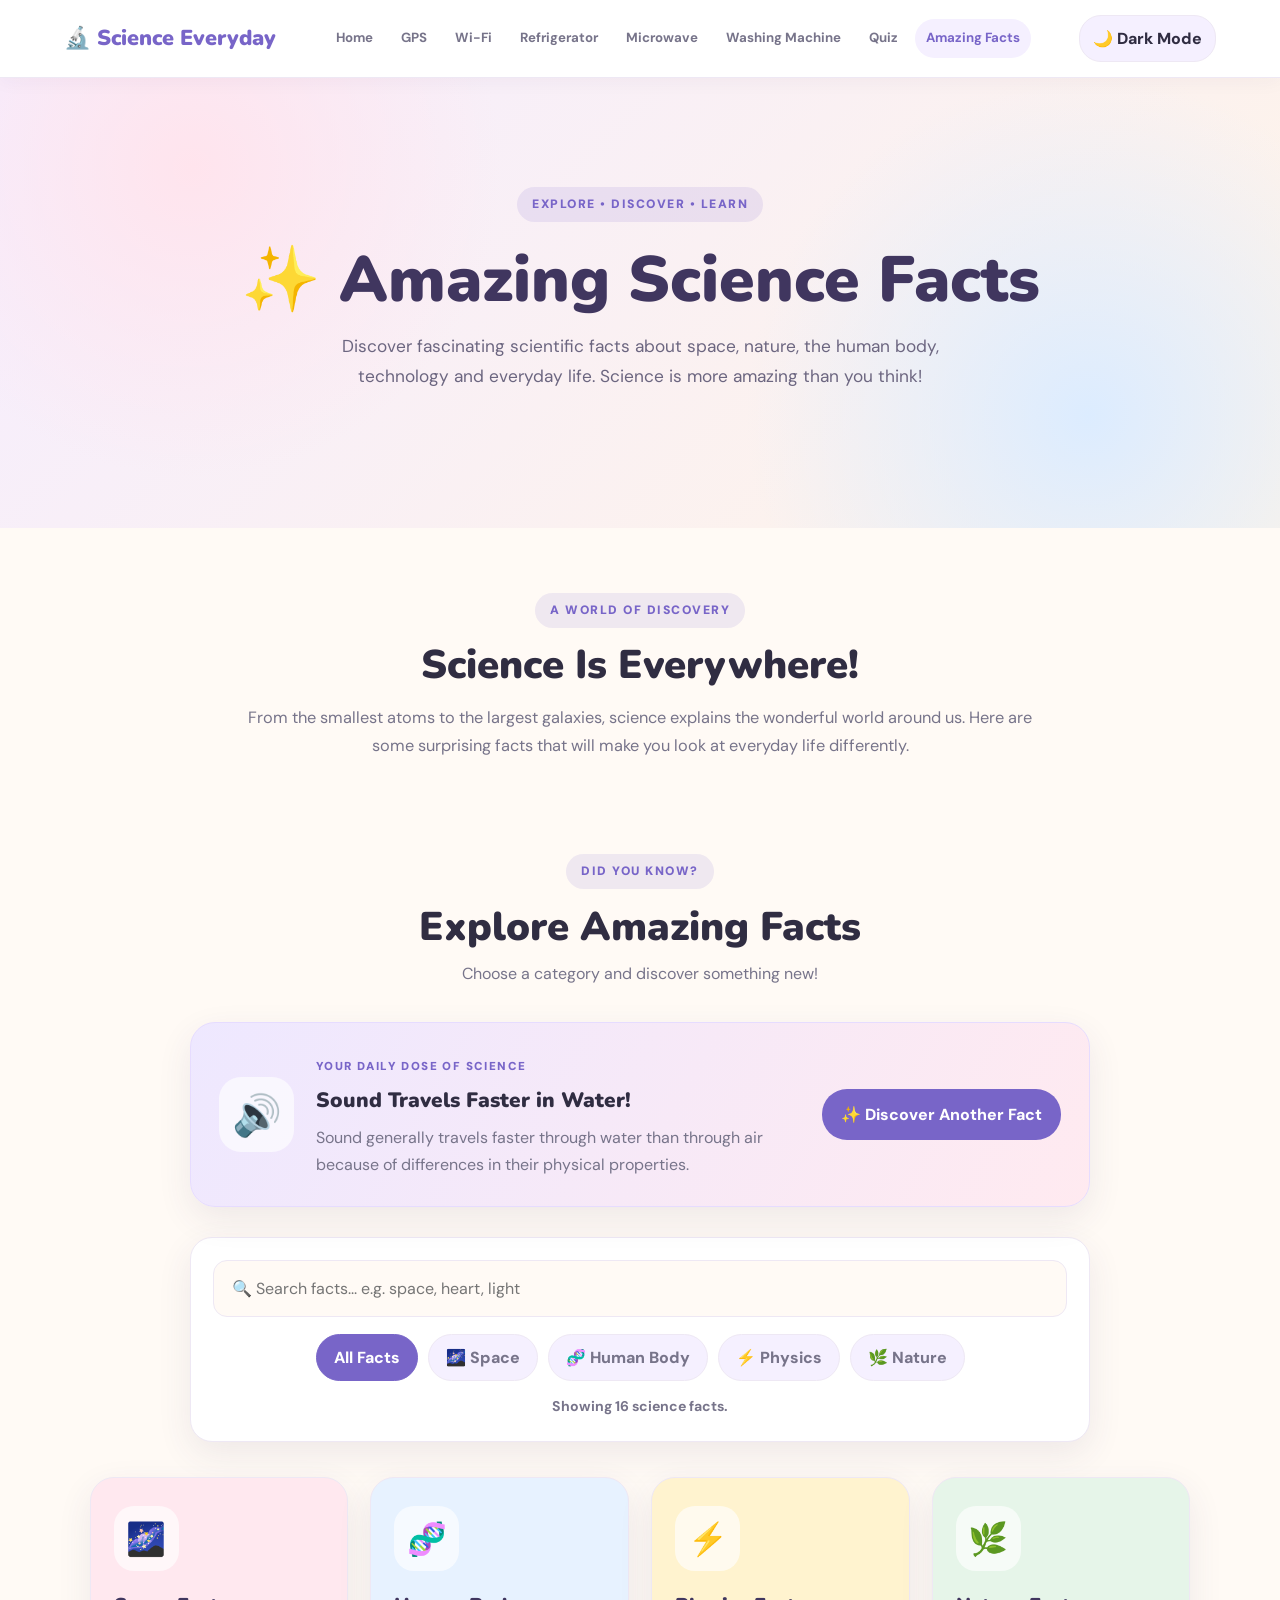
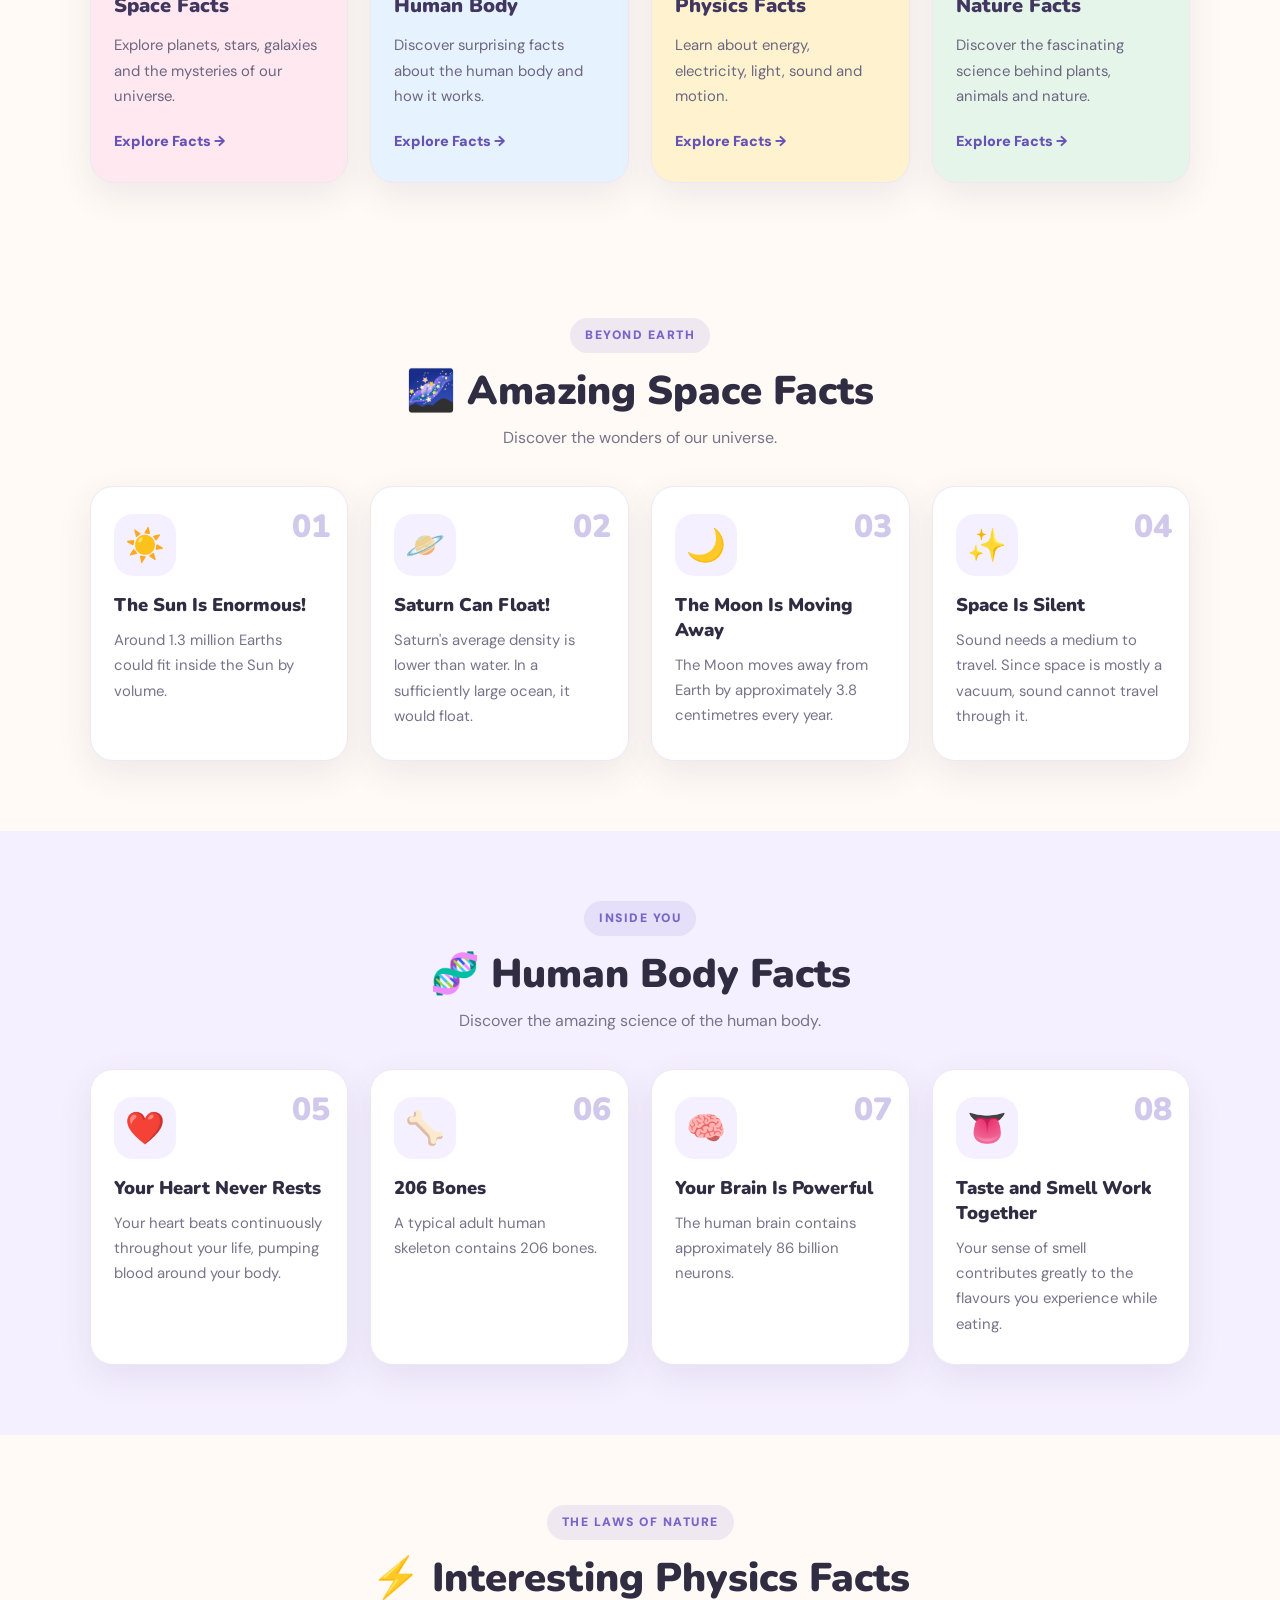
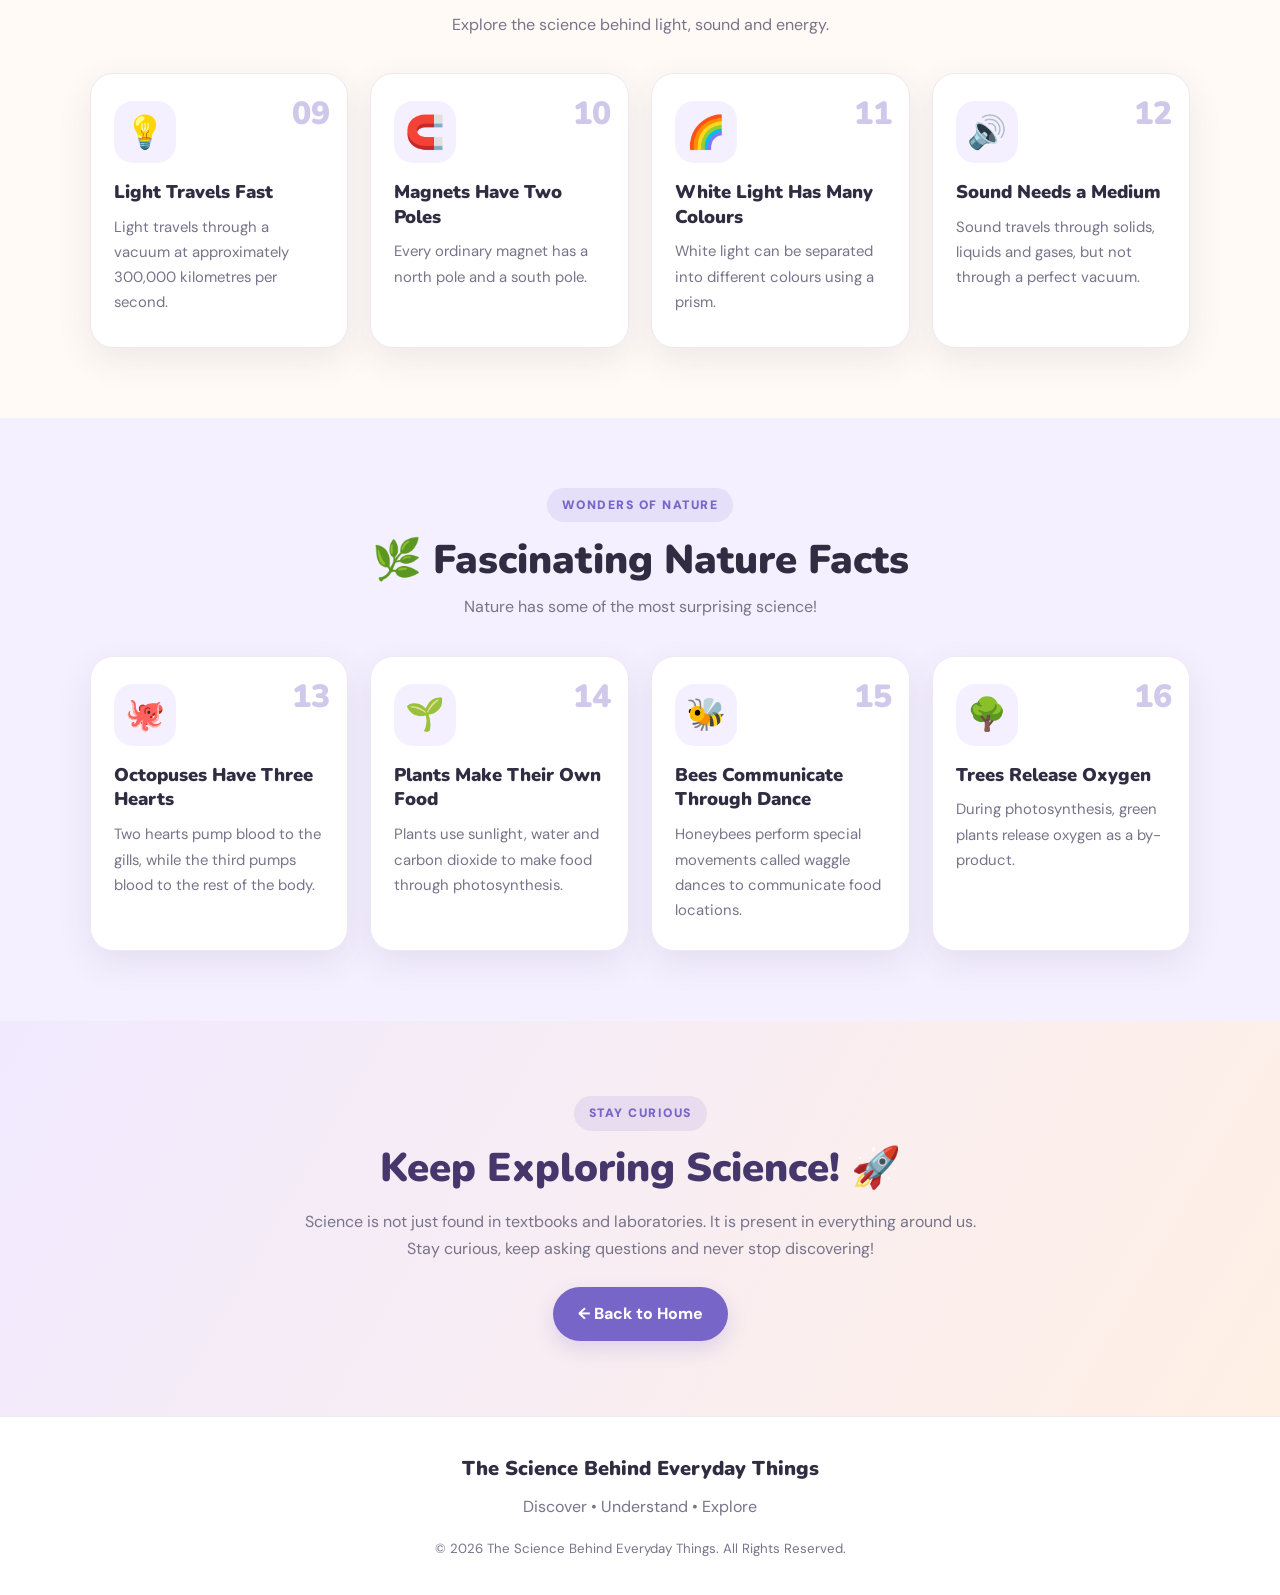
==== commit 4622f21b: "Updated" ====
--- a/amazing-facts.html
+++ b/amazing-facts.html
@@ -1,5 +1,3 @@
-HTML
-
 <!DOCTYPE html>
 <html lang="en">
 
--- a/facts.css
+++ b/facts.css
@@ -1,4 +1,4 @@
-CSS
+
 
 /* =========================================
    THE SCIENCE BEHIND EVERYDAY THINGS
